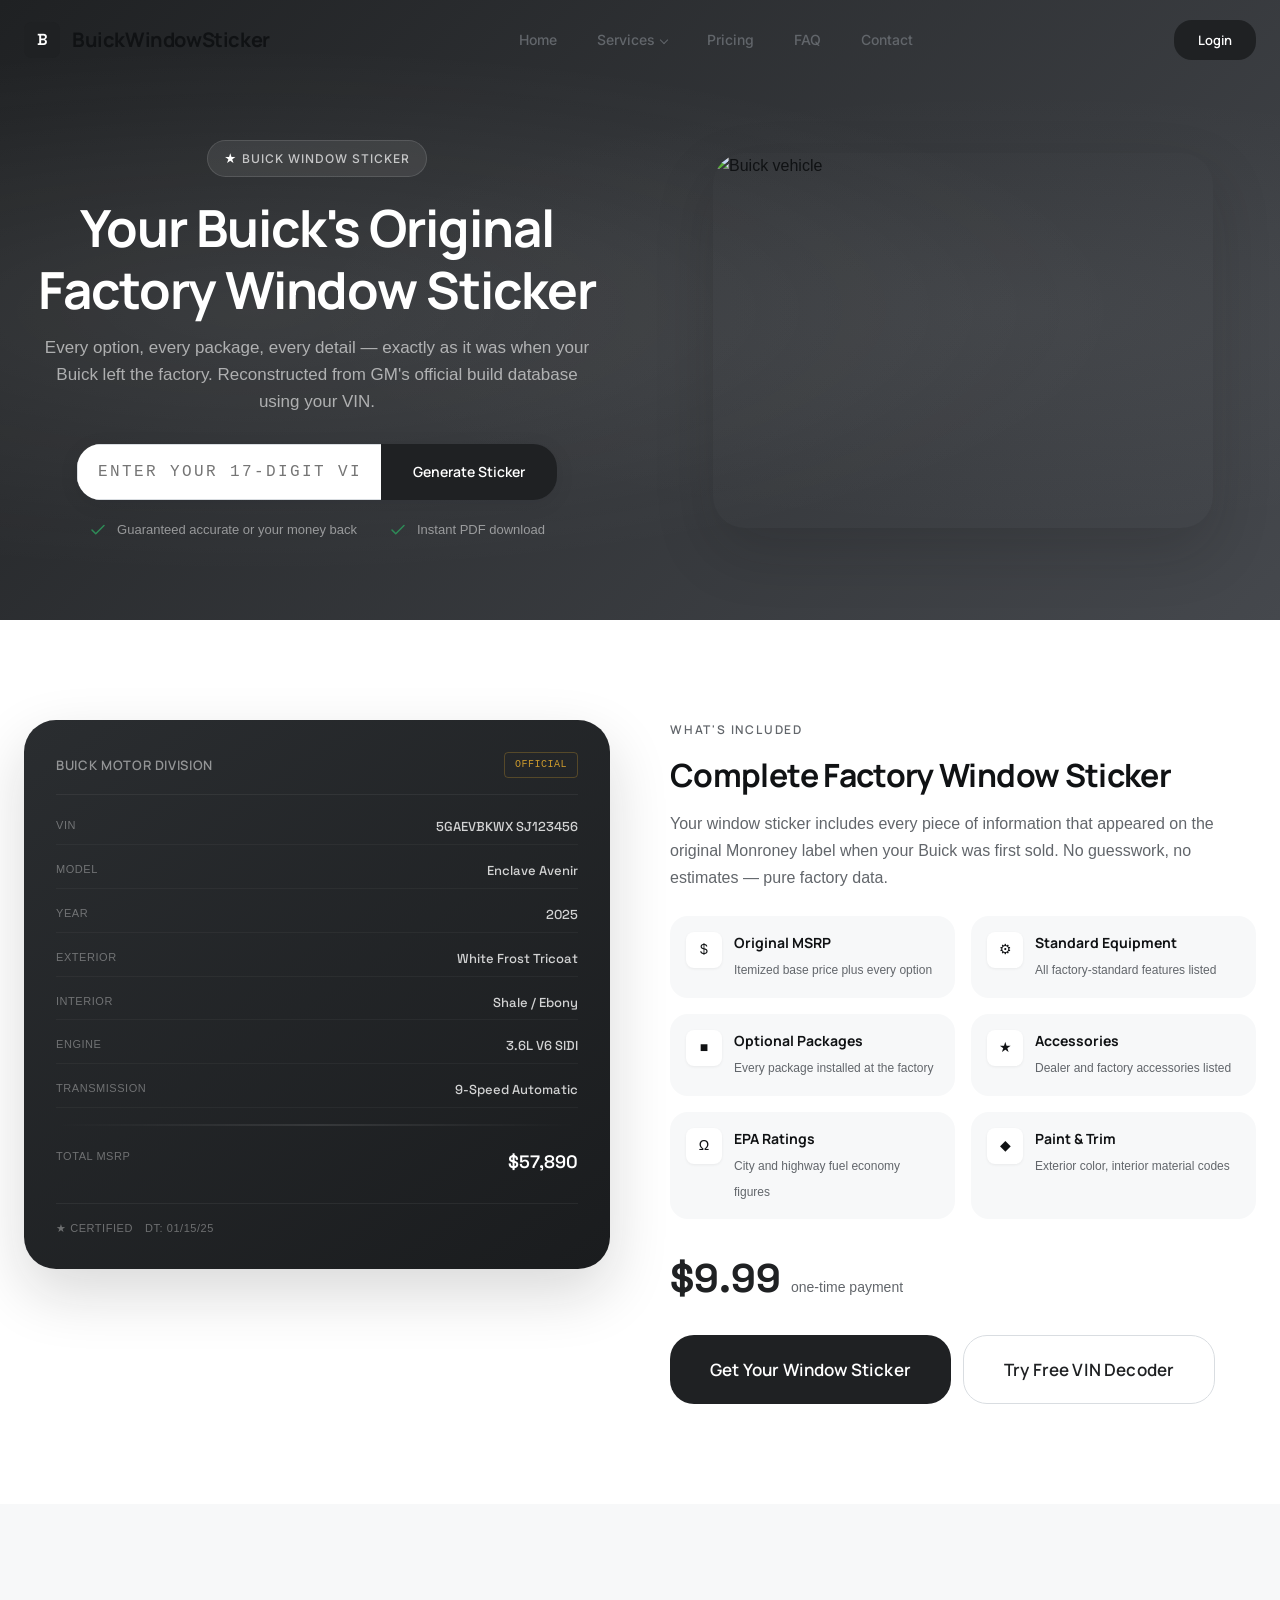
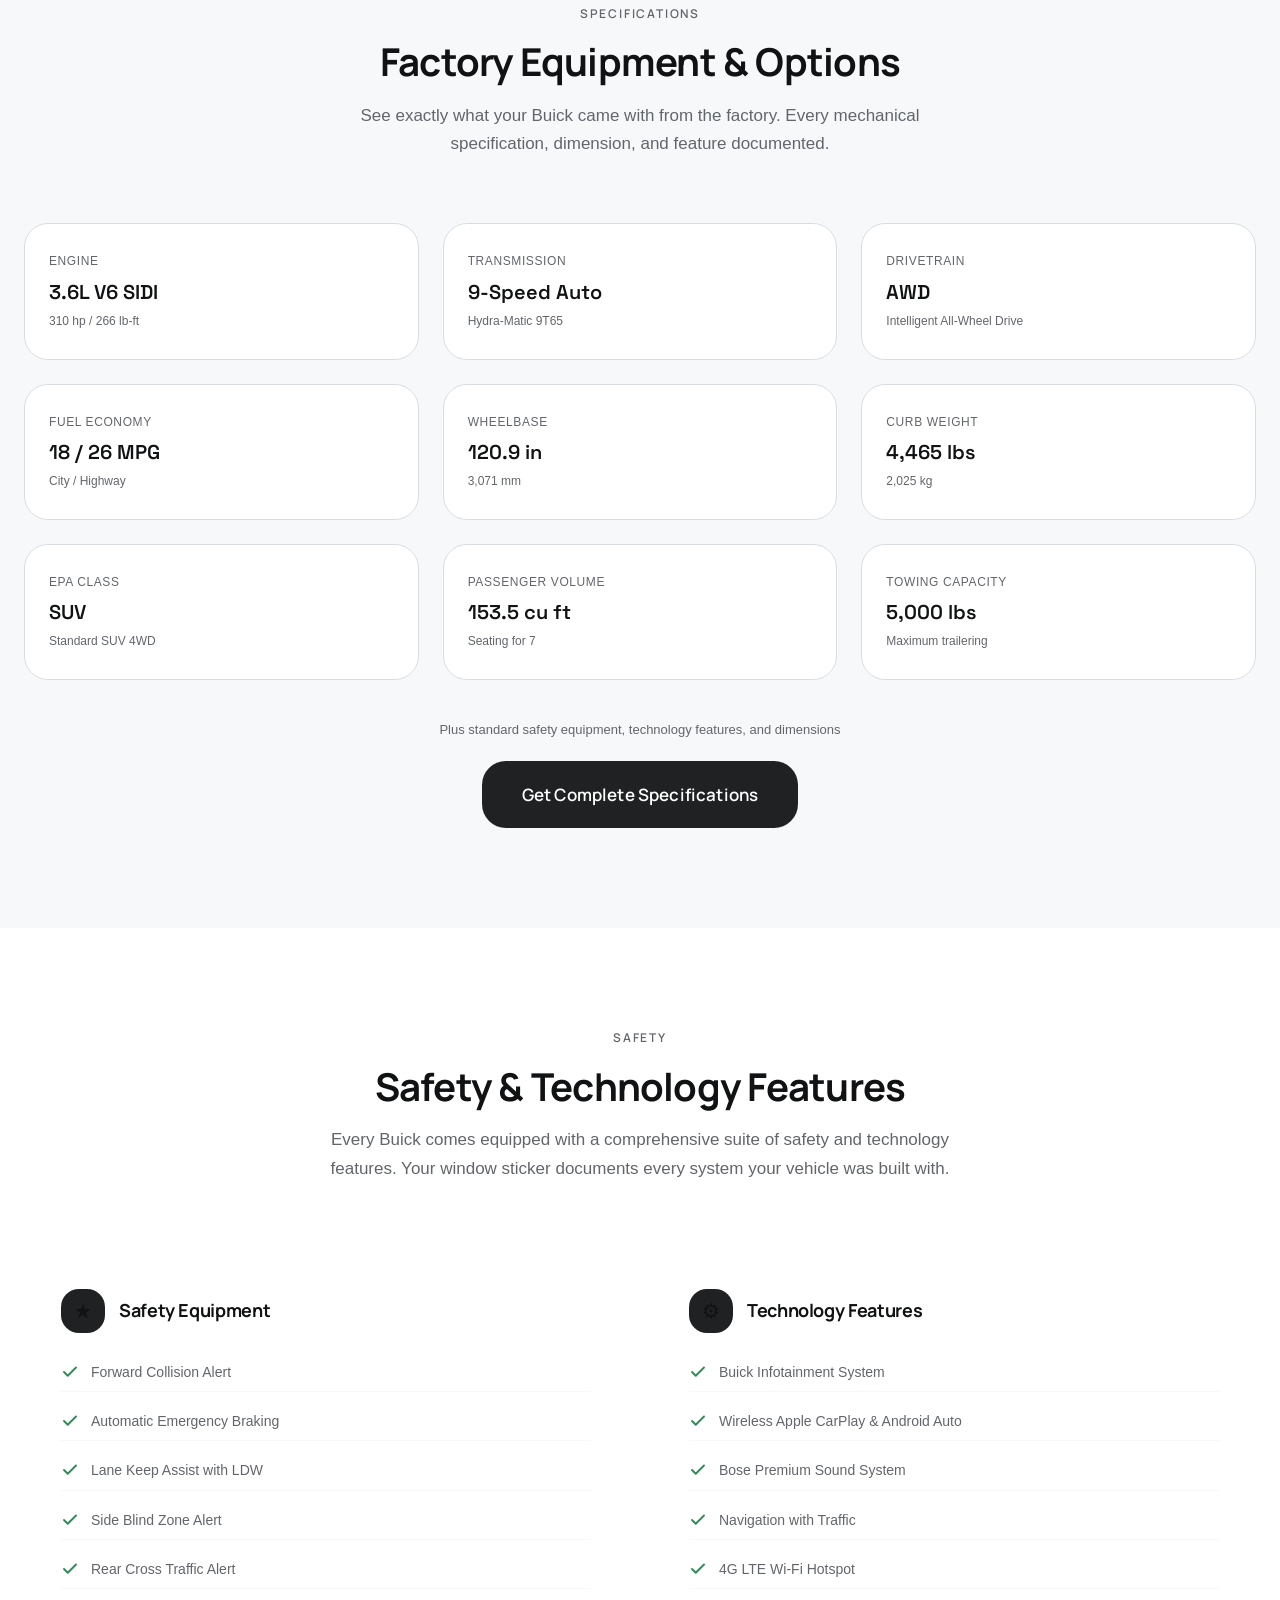
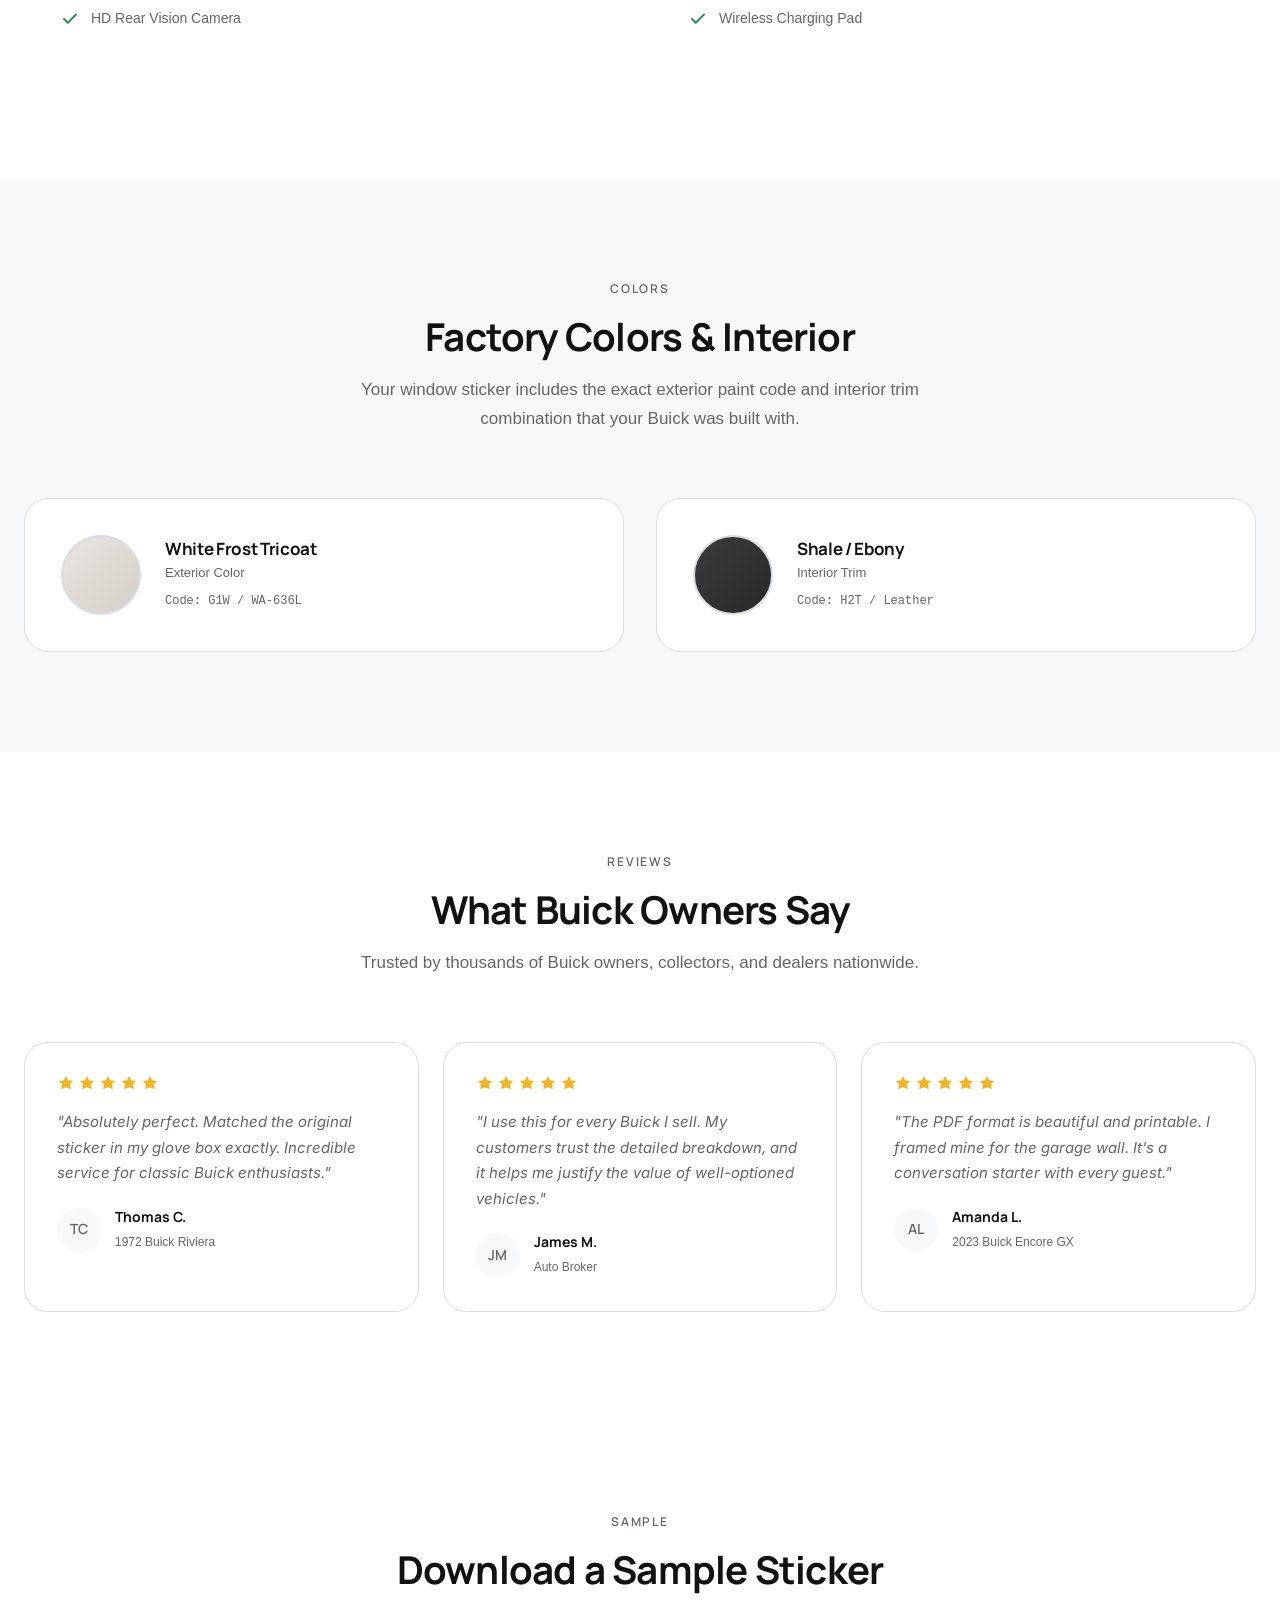
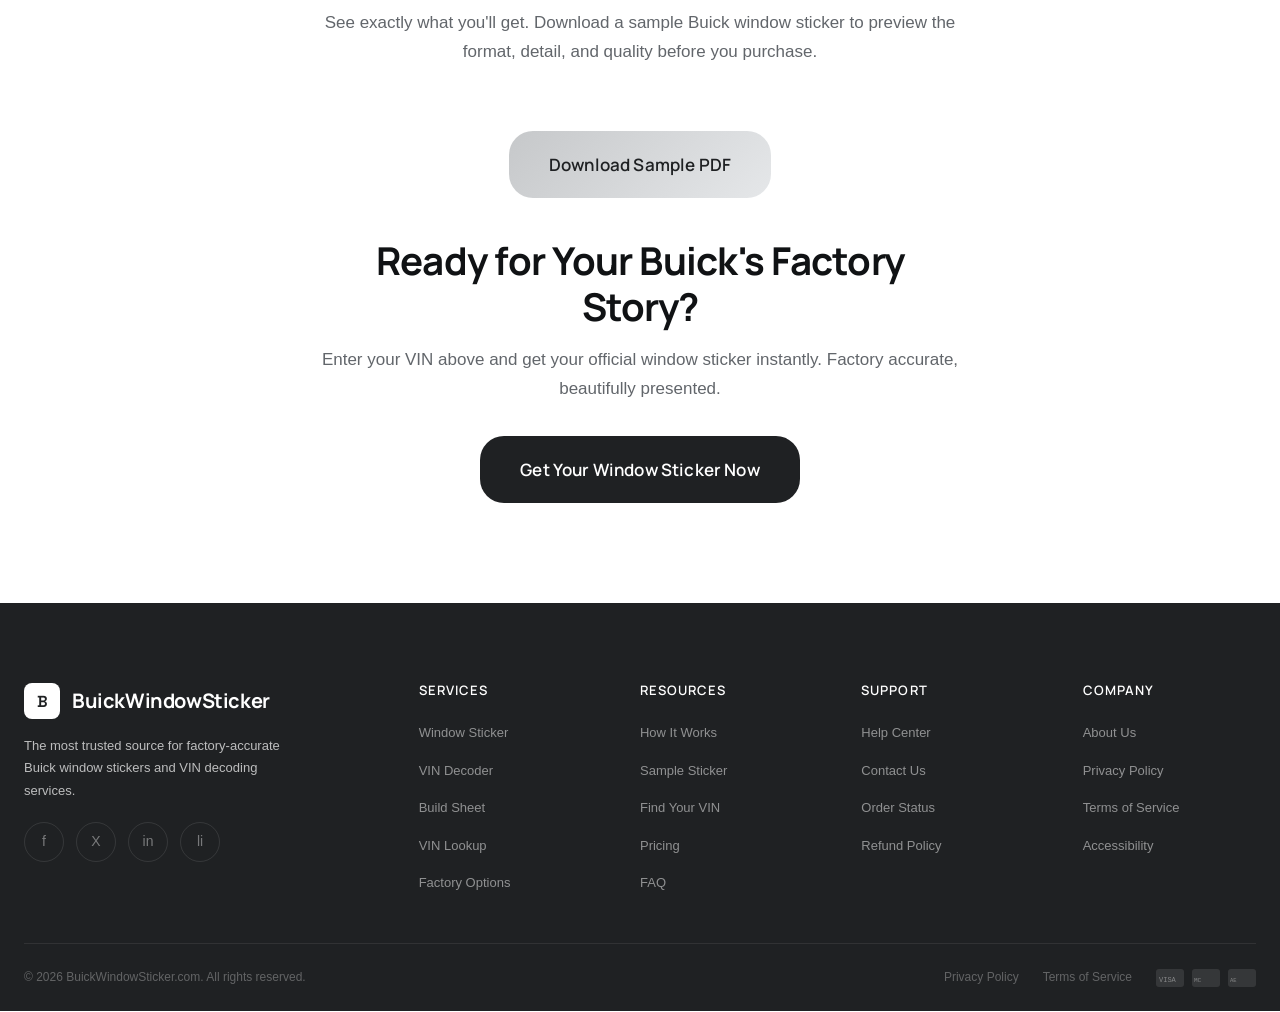
==== product.html @ 9bef4aba "Initial commit" ====
<!DOCTYPE html><html lang="en">
<head>
<meta charset="UTF-8">
<meta name="viewport" content="width=device-width,initial-scale=1.0">
<title>Buick Window Sticker by VIN - Factory MSRP & Options | BuickWindowSticker.com</title>
<meta name="description" content="Get your official Buick window sticker by VIN. Original MSRP, factory options, packages, and complete vehicle specifications. Instant PDF download.">
<link rel="preconnect" href="https://fonts.googleapis.com">
<link rel="preconnect" href="https://fonts.gstatic.com" crossorigin>
<link href="https://fonts.googleapis.com/css2?family=Manrope:wght@400;500;600;700;800&family=Inter:wght@300;400;500;600;700&family=Space+Grotesk:wght@400;500;600;700&display=swap" rel="stylesheet">
<link rel="stylesheet" href="css/style.css">
</head>
<body>

<nav class="nav" role="navigation" aria-label="Main navigation">
  <div class="nav-inner">
    <a href="/" class="nav-logo">
      <span class="nav-logo-icon">B</span>
      BuickWindowSticker
    </a>
    <ul class="nav-links">
      <li><a href="/">Home</a></li>
      <li class="mega-dropdown">
        <a href="#">Services</a>
        <div class="mega-menu">
          <div class="mega-col">
            <span class="mega-heading">Window Sticker Services</span>
            <a href="product.html"><span class="mm-icon">WS</span> Buick Window Sticker<span class="mm-desc">Factory-accurate Monroney label</span></a>
            <a href="vin-decoder.html"><span class="mm-icon">BS</span> Build Sheet<span class="mm-desc">Complete factory build record</span></a>
            <a href="vin-decoder.html"><span class="mm-icon">VD</span> VIN Decoder<span class="mm-desc">Free 17-digit VIN decoding</span></a>
          </div>
          <div class="mega-col">
            <span class="mega-heading">Vehicle Information</span>
            <a href="#"><span class="mm-icon">VL</span> VIN Lookup<span class="mm-desc">Search vehicle by VIN number</span></a>
            <a href="#"><span class="mm-icon">FO</span> Factory Options<span class="mm-desc">Original equipment &amp; packages</span></a>
            <a href="#"><span class="mm-icon">VS</span> Vehicle Specs<span class="mm-desc">Full technical specifications</span></a>
          </div>
          <div class="mega-col mega-feat">
            <span class="mega-heading">Featured Service</span>
            <div class="mega-feat-card">
              <div class="mega-feat-badge">Popular</div>
              <strong>Buick Window Sticker</strong>
              <p>Get your official factory window sticker by VIN. Original MSRP, options, and packages instantly.</p>
              <a href="product.html" class="btn btn-primary" style="padding:10px 20px;font-size:0.8125rem;width:100%">Get Yours Now</a>
            </div>
          </div>
        </div>
      </li>
      <li><a href="/#pricing">Pricing</a></li>
      <li><a href="/#faq">FAQ</a></li>
      <li><a href="/#contact">Contact</a></li>
    </ul>
    <a href="#" class="nav-cta">Login</a>
    <button class="nav-toggle" aria-label="Toggle menu">
      <span></span><span></span><span></span>
    </button>
  </div>
</nav>

<div class="mobile-menu">
  <button class="mobile-menu-close" aria-label="Close menu">&times;</button>
  <a href="/">Home</a>
  <a href="product.html">Buick Window Sticker</a>
  <a href="vin-decoder.html">VIN Decoder</a>
  <a href="/#pricing">Pricing</a>
  <a href="/#faq">FAQ</a>
  <a href="/#contact">Contact</a>
  <a href="product.html" class="btn btn-primary" style="margin-top:24px">Get Now</a>
</div>

<section class="page-hero">
  <div class="hero-overlay"></div>
  <div class="container" style="position:relative;z-index:1">
    <div class="page-hero-grid" style="display:grid;grid-template-columns:1fr 1fr;gap:60px;align-items:center">
      <div style="text-align:center">
        <span class="hero-badge" style="background:rgba(255,255,255,0.08);border:1px solid rgba(255,255,255,0.12);border-radius:100px;padding:8px 16px;font-size:0.75rem;font-weight:500;color:rgba(255,255,255,0.7);text-transform:uppercase;letter-spacing:0.08em;margin-bottom:20px;display:inline-block"><span style="color:#fff;font-weight:600">&#9733;</span> Buick Window Sticker</span>
        <h1>Your Buick's Original<br>Factory Window Sticker</h1>
        <p style="margin:0 auto">Every option, every package, every detail — exactly as it was when your Buick left the factory. Reconstructed from GM's official build database using your VIN.</p>
        <div class="vin-input-group" style="margin:28px auto 0">
          <input type="text" placeholder="Enter your 17-digit VIN" maxlength="17" aria-label="Vehicle Identification Number">
          <button type="button" onclick="alert('Demo: VIN lookup would process here. In production, this queries GM\'s factory database.')">Generate Sticker</button>
        </div>
        <div class="hero-trust" style="margin-top:20px;justify-content:center">
          <div class="hero-trust-item">
            <svg viewBox="0 0 24 24" fill="none" stroke="currentColor" stroke-width="2" stroke-linecap="round" stroke-linejoin="round"><polyline points="20 6 9 17 4 12"/></svg>
            Guaranteed accurate or your money back
          </div>
          <div class="hero-trust-item">
            <svg viewBox="0 0 24 24" fill="none" stroke="currentColor" stroke-width="2" stroke-linecap="round" stroke-linejoin="round"><polyline points="20 6 9 17 4 12"/></svg>
            Instant PDF download
          </div>
        </div>
      </div>
      <div style="display:flex;justify-content:center">
        <img src="https://images.unsplash.com/photo-1618843479313-40f8afb4b4d8?w=600&q=80" alt="Buick vehicle" style="width:100%;max-width:500px;border-radius:var(--radius-xl);box-shadow:var(--shadow-xl);object-fit:cover;aspect-ratio:4/3">
      </div>
    </div>
  </div>
</section>

<section class="section">
  <div class="container">
    <div class="product-showcase">
      <div class="product-sticky reveal">
        <div style="background:linear-gradient(145deg,#2a2d30,#1a1c1e);border-radius:var(--radius-xl);padding:32px;box-shadow:var(--shadow-xl)">
          <div style="display:flex;justify-content:space-between;align-items:center;padding-bottom:16px;border-bottom:1px solid rgba(255,255,255,0.06);margin-bottom:16px">
            <span style="font-family:'Manrope',sans-serif;font-size:0.8125rem;font-weight:600;color:rgba(255,255,255,0.5);letter-spacing:0.05em">BUICK MOTOR DIVISION</span>
            <span style="font-family:'Space Grotesk',monospace;font-size:0.625rem;color:#C9982D;padding:4px 10px;border:1px solid rgba(201,152,45,0.3);border-radius:4px;letter-spacing:0.05em">OFFICIAL</span>
          </div>
          <div style="display:flex;flex-direction:column;gap:10px">
            <div style="display:flex;justify-content:space-between;padding:6px 0;border-bottom:1px solid rgba(255,255,255,0.04)"><span style="font-size:0.6875rem;color:rgba(255,255,255,0.35);text-transform:uppercase;letter-spacing:0.05em">VIN</span><span style="font-family:'Space Grotesk',monospace;font-size:0.8125rem;color:rgba(255,255,255,0.8);font-weight:500">5GAEVBKWX SJ123456</span></div>
            <div style="display:flex;justify-content:space-between;padding:6px 0;border-bottom:1px solid rgba(255,255,255,0.04)"><span style="font-size:0.6875rem;color:rgba(255,255,255,0.35);text-transform:uppercase;letter-spacing:0.05em">Model</span><span style="font-family:'Space Grotesk',monospace;font-size:0.8125rem;color:rgba(255,255,255,0.8);font-weight:500">Enclave Avenir</span></div>
            <div style="display:flex;justify-content:space-between;padding:6px 0;border-bottom:1px solid rgba(255,255,255,0.04)"><span style="font-size:0.6875rem;color:rgba(255,255,255,0.35);text-transform:uppercase;letter-spacing:0.05em">Year</span><span style="font-family:'Space Grotesk',monospace;font-size:0.8125rem;color:rgba(255,255,255,0.8);font-weight:500">2025</span></div>
            <div style="display:flex;justify-content:space-between;padding:6px 0;border-bottom:1px solid rgba(255,255,255,0.04)"><span style="font-size:0.6875rem;color:rgba(255,255,255,0.35);text-transform:uppercase;letter-spacing:0.05em">Exterior</span><span style="font-family:'Space Grotesk',monospace;font-size:0.8125rem;color:rgba(255,255,255,0.8);font-weight:500">White Frost Tricoat</span></div>
            <div style="display:flex;justify-content:space-between;padding:6px 0;border-bottom:1px solid rgba(255,255,255,0.04)"><span style="font-size:0.6875rem;color:rgba(255,255,255,0.35);text-transform:uppercase;letter-spacing:0.05em">Interior</span><span style="font-family:'Space Grotesk',monospace;font-size:0.8125rem;color:rgba(255,255,255,0.8);font-weight:500">Shale / Ebony</span></div>
            <div style="display:flex;justify-content:space-between;padding:6px 0;border-bottom:1px solid rgba(255,255,255,0.04)"><span style="font-size:0.6875rem;color:rgba(255,255,255,0.35);text-transform:uppercase;letter-spacing:0.05em">Engine</span><span style="font-family:'Space Grotesk',monospace;font-size:0.8125rem;color:rgba(255,255,255,0.8);font-weight:500">3.6L V6 SIDI</span></div>
            <div style="display:flex;justify-content:space-between;padding:6px 0;border-bottom:1px solid rgba(255,255,255,0.04)"><span style="font-size:0.6875rem;color:rgba(255,255,255,0.35);text-transform:uppercase;letter-spacing:0.05em">Transmission</span><span style="font-family:'Space Grotesk',monospace;font-size:0.8125rem;color:rgba(255,255,255,0.8);font-weight:500">9-Speed Automatic</span></div>
            <div style="height:2px;background:linear-gradient(90deg,transparent,rgba(255,255,255,0.1),transparent);margin:6px 0"></div>
            <div style="display:flex;justify-content:space-between;padding:6px 0"><span style="font-size:0.6875rem;color:rgba(255,255,255,0.35);text-transform:uppercase;letter-spacing:0.05em">Total MSRP</span><span style="font-family:'Space Grotesk',monospace;font-size:1.125rem;font-weight:600;color:#fff">$57,890</span></div>
          </div>
          <div style="margin-top:20px;padding-top:16px;border-top:1px solid rgba(255,255,255,0.06);display:flex;gap:12px">
            <span style="font-size:0.6875rem;color:rgba(255,255,255,0.35);text-transform:uppercase;letter-spacing:0.05em">&#9733; CERTIFIED</span>
            <span style="font-size:0.6875rem;color:rgba(255,255,255,0.35);text-transform:uppercase;letter-spacing:0.05em">DT: 01/15/25</span>
          </div>
        </div>
      </div>
      <div class="product-info">
        <span class="section-label">What's Included</span>
        <h2>Complete Factory Window Sticker</h2>
        <p>Your window sticker includes every piece of information that appeared on the original Monroney label when your Buick was first sold. No guesswork, no estimates — pure factory data.</p>
        <div class="product-features">
          <div class="product-feat">
            <div class="product-feat-icon">$</div>
            <div class="product-feat-text">
              <strong>Original MSRP</strong>
              <span>Itemized base price plus every option</span>
            </div>
          </div>
          <div class="product-feat">
            <div class="product-feat-icon">&#9881;</div>
            <div class="product-feat-text">
              <strong>Standard Equipment</strong>
              <span>All factory-standard features listed</span>
            </div>
          </div>
          <div class="product-feat">
            <div class="product-feat-icon">&#9632;</div>
            <div class="product-feat-text">
              <strong>Optional Packages</strong>
              <span>Every package installed at the factory</span>
            </div>
          </div>
          <div class="product-feat">
            <div class="product-feat-icon">&#9733;</div>
            <div class="product-feat-text">
              <strong>Accessories</strong>
              <span>Dealer and factory accessories listed</span>
            </div>
          </div>
          <div class="product-feat">
            <div class="product-feat-icon">&#937;</div>
            <div class="product-feat-text">
              <strong>EPA Ratings</strong>
              <span>City and highway fuel economy figures</span>
            </div>
          </div>
          <div class="product-feat">
            <div class="product-feat-icon">&#9670;</div>
            <div class="product-feat-text">
              <strong>Paint &amp; Trim</strong>
              <span>Exterior color, interior material codes</span>
            </div>
          </div>
        </div>
        <div class="product-price">$9.99 <small>one-time payment</small></div>
        <div class="product-cta">
          <a href="#" class="btn btn-primary btn-lg" onclick="alert('Demo: In production, this redirects to a secure checkout.')">Get Your Window Sticker</a>
          <a href="vin-decoder.html" class="btn btn-outline btn-lg">Try Free VIN Decoder</a>
        </div>
      </div>
    </div>
  </div>
</section>

<section class="section section-alt">
  <div class="container">
    <div class="section-header reveal">
      <span class="section-label">Specifications</span>
      <h2>Factory Equipment &amp; Options</h2>
      <p>See exactly what your Buick came with from the factory. Every mechanical specification, dimension, and feature documented.</p>
    </div>
    <div class="specs-grid" style="margin-bottom:40px">
      <div class="spec-card reveal">
        <div class="spec-label">Engine</div>
        <div class="spec-value">3.6L V6 SIDI</div>
        <div style="font-size:0.75rem;color:var(--text-secondary);margin-top:4px">310 hp / 266 lb-ft</div>
      </div>
      <div class="spec-card reveal reveal-delay-1">
        <div class="spec-label">Transmission</div>
        <div class="spec-value">9-Speed Auto</div>
        <div style="font-size:0.75rem;color:var(--text-secondary);margin-top:4px">Hydra-Matic 9T65</div>
      </div>
      <div class="spec-card reveal reveal-delay-2">
        <div class="spec-label">Drivetrain</div>
        <div class="spec-value">AWD</div>
        <div style="font-size:0.75rem;color:var(--text-secondary);margin-top:4px">Intelligent All-Wheel Drive</div>
      </div>
      <div class="spec-card reveal">
        <div class="spec-label">Fuel Economy</div>
        <div class="spec-value">18 / 26 MPG</div>
        <div style="font-size:0.75rem;color:var(--text-secondary);margin-top:4px">City / Highway</div>
      </div>
      <div class="spec-card reveal reveal-delay-1">
        <div class="spec-label">Wheelbase</div>
        <div class="spec-value">120.9 in</div>
        <div style="font-size:0.75rem;color:var(--text-secondary);margin-top:4px">3,071 mm</div>
      </div>
      <div class="spec-card reveal reveal-delay-2">
        <div class="spec-label">Curb Weight</div>
        <div class="spec-value">4,465 lbs</div>
        <div style="font-size:0.75rem;color:var(--text-secondary);margin-top:4px">2,025 kg</div>
      </div>
      <div class="spec-card reveal">
        <div class="spec-label">EPA Class</div>
        <div class="spec-value">SUV</div>
        <div style="font-size:0.75rem;color:var(--text-secondary);margin-top:4px">Standard SUV 4WD</div>
      </div>
      <div class="spec-card reveal reveal-delay-1">
        <div class="spec-label">Passenger Volume</div>
        <div class="spec-value">153.5 cu ft</div>
        <div style="font-size:0.75rem;color:var(--text-secondary);margin-top:4px">Seating for 7</div>
      </div>
      <div class="spec-card reveal reveal-delay-2">
        <div class="spec-label">Towing Capacity</div>
        <div class="spec-value">5,000 lbs</div>
        <div style="font-size:0.75rem;color:var(--text-secondary);margin-top:4px">Maximum trailering</div>
      </div>
    </div>
    <div class="reveal" style="text-align:center">
      <span style="font-size:0.8125rem;color:var(--text-secondary);display:block;margin-bottom:20px">Plus standard safety equipment, technology features, and dimensions</span>
      <a href="#" class="btn btn-primary btn-lg" onclick="alert('Demo: In production, this generates the full sticker.')">Get Complete Specifications</a>
    </div>
  </div>
</section>

<section class="section">
  <div class="container">
    <div class="section-header reveal">
      <span class="section-label">Safety</span>
      <h2>Safety &amp; Technology Features</h2>
      <p>Every Buick comes equipped with a comprehensive suite of safety and technology features. Your window sticker documents every system your vehicle was built with.</p>
    </div>
    <div class="safety-grid" style="display:grid;grid-template-columns:1fr 1fr;gap:24px">
      <div class="glass-card-spec reveal safety-card" style="padding:40px 36px">
        <div style="display:flex;align-items:center;gap:14px;margin-bottom:20px">
          <div style="width:44px;height:44px;background:var(--primary);border-radius:var(--radius-md);display:flex;align-items:center;justify-content:center;flex-shrink:0;font-size:1.25rem">&#9733;</div>
          <h4 style="font-size:1.125rem">Safety Equipment</h4>
        </div>
        <ul style="list-style:none;display:flex;flex-direction:column;gap:10px">
          <li style="display:flex;align-items:center;gap:12px;font-size:0.875rem;color:var(--text-secondary);padding:8px 0;border-bottom:1px solid rgba(217,221,225,0.2)"><svg viewBox="0 0 24 24" fill="none" stroke="var(--success)" stroke-width="2.5" stroke-linecap="round" stroke-linejoin="round" style="width:18px;height:18px;flex-shrink:0"><polyline points="20 6 9 17 4 12"/></svg>Forward Collision Alert</li>
          <li style="display:flex;align-items:center;gap:12px;font-size:0.875rem;color:var(--text-secondary);padding:8px 0;border-bottom:1px solid rgba(217,221,225,0.2)"><svg viewBox="0 0 24 24" fill="none" stroke="var(--success)" stroke-width="2.5" stroke-linecap="round" stroke-linejoin="round" style="width:18px;height:18px;flex-shrink:0"><polyline points="20 6 9 17 4 12"/></svg>Automatic Emergency Braking</li>
          <li style="display:flex;align-items:center;gap:12px;font-size:0.875rem;color:var(--text-secondary);padding:8px 0;border-bottom:1px solid rgba(217,221,225,0.2)"><svg viewBox="0 0 24 24" fill="none" stroke="var(--success)" stroke-width="2.5" stroke-linecap="round" stroke-linejoin="round" style="width:18px;height:18px;flex-shrink:0"><polyline points="20 6 9 17 4 12"/></svg>Lane Keep Assist with LDW</li>
          <li style="display:flex;align-items:center;gap:12px;font-size:0.875rem;color:var(--text-secondary);padding:8px 0;border-bottom:1px solid rgba(217,221,225,0.2)"><svg viewBox="0 0 24 24" fill="none" stroke="var(--success)" stroke-width="2.5" stroke-linecap="round" stroke-linejoin="round" style="width:18px;height:18px;flex-shrink:0"><polyline points="20 6 9 17 4 12"/></svg>Side Blind Zone Alert</li>
          <li style="display:flex;align-items:center;gap:12px;font-size:0.875rem;color:var(--text-secondary);padding:8px 0;border-bottom:1px solid rgba(217,221,225,0.2)"><svg viewBox="0 0 24 24" fill="none" stroke="var(--success)" stroke-width="2.5" stroke-linecap="round" stroke-linejoin="round" style="width:18px;height:18px;flex-shrink:0"><polyline points="20 6 9 17 4 12"/></svg>Rear Cross Traffic Alert</li>
          <li style="display:flex;align-items:center;gap:12px;font-size:0.875rem;color:var(--text-secondary);padding:8px 0"><svg viewBox="0 0 24 24" fill="none" stroke="var(--success)" stroke-width="2.5" stroke-linecap="round" stroke-linejoin="round" style="width:18px;height:18px;flex-shrink:0"><polyline points="20 6 9 17 4 12"/></svg>HD Rear Vision Camera</li>
        </ul>
      </div>
      <div class="glass-card-spec reveal reveal-delay-1 safety-card" style="padding:40px 36px">
        <div style="display:flex;align-items:center;gap:14px;margin-bottom:20px">
          <div style="width:44px;height:44px;background:var(--primary);border-radius:var(--radius-md);display:flex;align-items:center;justify-content:center;flex-shrink:0;font-size:1.25rem">&#9881;</div>
          <h4 style="font-size:1.125rem">Technology Features</h4>
        </div>
        <ul style="list-style:none;display:flex;flex-direction:column;gap:10px">
          <li style="display:flex;align-items:center;gap:12px;font-size:0.875rem;color:var(--text-secondary);padding:8px 0;border-bottom:1px solid rgba(217,221,225,0.2)"><svg viewBox="0 0 24 24" fill="none" stroke="var(--success)" stroke-width="2.5" stroke-linecap="round" stroke-linejoin="round" style="width:18px;height:18px;flex-shrink:0"><polyline points="20 6 9 17 4 12"/></svg>Buick Infotainment System</li>
          <li style="display:flex;align-items:center;gap:12px;font-size:0.875rem;color:var(--text-secondary);padding:8px 0;border-bottom:1px solid rgba(217,221,225,0.2)"><svg viewBox="0 0 24 24" fill="none" stroke="var(--success)" stroke-width="2.5" stroke-linecap="round" stroke-linejoin="round" style="width:18px;height:18px;flex-shrink:0"><polyline points="20 6 9 17 4 12"/></svg>Wireless Apple CarPlay &amp; Android Auto</li>
          <li style="display:flex;align-items:center;gap:12px;font-size:0.875rem;color:var(--text-secondary);padding:8px 0;border-bottom:1px solid rgba(217,221,225,0.2)"><svg viewBox="0 0 24 24" fill="none" stroke="var(--success)" stroke-width="2.5" stroke-linecap="round" stroke-linejoin="round" style="width:18px;height:18px;flex-shrink:0"><polyline points="20 6 9 17 4 12"/></svg>Bose Premium Sound System</li>
          <li style="display:flex;align-items:center;gap:12px;font-size:0.875rem;color:var(--text-secondary);padding:8px 0;border-bottom:1px solid rgba(217,221,225,0.2)"><svg viewBox="0 0 24 24" fill="none" stroke="var(--success)" stroke-width="2.5" stroke-linecap="round" stroke-linejoin="round" style="width:18px;height:18px;flex-shrink:0"><polyline points="20 6 9 17 4 12"/></svg>Navigation with Traffic</li>
          <li style="display:flex;align-items:center;gap:12px;font-size:0.875rem;color:var(--text-secondary);padding:8px 0;border-bottom:1px solid rgba(217,221,225,0.2)"><svg viewBox="0 0 24 24" fill="none" stroke="var(--success)" stroke-width="2.5" stroke-linecap="round" stroke-linejoin="round" style="width:18px;height:18px;flex-shrink:0"><polyline points="20 6 9 17 4 12"/></svg>4G LTE Wi-Fi Hotspot</li>
          <li style="display:flex;align-items:center;gap:12px;font-size:0.875rem;color:var(--text-secondary);padding:8px 0"><svg viewBox="0 0 24 24" fill="none" stroke="var(--success)" stroke-width="2.5" stroke-linecap="round" stroke-linejoin="round" style="width:18px;height:18px;flex-shrink:0"><polyline points="20 6 9 17 4 12"/></svg>Wireless Charging Pad</li>
        </ul>
      </div>
    </div>
  </div>
</section>

<section class="section section-alt">
  <div class="container">
    <div class="section-header reveal">
      <span class="section-label">Colors</span>
      <h2>Factory Colors &amp; Interior</h2>
      <p>Your window sticker includes the exact exterior paint code and interior trim combination that your Buick was built with.</p>
    </div>
    <div class="colors-grid" style="display:grid;grid-template-columns:1fr 1fr;gap:32px">
      <div class="card reveal colors-card" style="display:flex;gap:24px;align-items:center;padding:36px">
        <div style="width:80px;height:80px;border-radius:50%;background:linear-gradient(135deg,#e8e4e0,#d4cfc8);border:2px solid var(--border);flex-shrink:0"></div>
        <div>
          <h5 style="font-size:1.0625rem;margin-bottom:4px">White Frost Tricoat</h5>
          <p style="font-size:0.8125rem;color:var(--text-secondary);margin-bottom:2px">Exterior Color</p>
          <span style="font-family:var(--number);font-size:0.75rem;color:var(--text-secondary)">Code: G1W / WA-636L</span>
        </div>
      </div>
      <div class="card reveal reveal-delay-1 colors-card" style="display:flex;gap:24px;align-items:center;padding:36px">
        <div style="width:80px;height:80px;border-radius:50%;background:linear-gradient(135deg,#3a3c3d,#262829);border:2px solid var(--border);flex-shrink:0"></div>
        <div>
          <h5 style="font-size:1.0625rem;margin-bottom:4px">Shale / Ebony</h5>
          <p style="font-size:0.8125rem;color:var(--text-secondary);margin-bottom:2px">Interior Trim</p>
          <span style="font-family:var(--number);font-size:0.75rem;color:var(--text-secondary)">Code: H2T / Leather</span>
        </div>
      </div>
    </div>
  </div>
</section>

<section class="section">
  <div class="container">
    <div class="section-header reveal">
      <span class="section-label">Reviews</span>
      <h2>What Buick Owners Say</h2>
      <p>Trusted by thousands of Buick owners, collectors, and dealers nationwide.</p>
    </div>
    <div class="testimonial-grid">
      <div class="testimonial-card reveal">
        <div class="testimonial-stars">
          <svg viewBox="0 0 20 20" fill="#f0b429"><path d="M10 1l2.39 4.84L18 6.56l-3.5 3.42.82 5.82L10 13.5 4.68 15.8l.82-5.82L2 6.56l5.61-.72z"/></svg>
          <svg viewBox="0 0 20 20" fill="#f0b429"><path d="M10 1l2.39 4.84L18 6.56l-3.5 3.42.82 5.82L10 13.5 4.68 15.8l.82-5.82L2 6.56l5.61-.72z"/></svg>
          <svg viewBox="0 0 20 20" fill="#f0b429"><path d="M10 1l2.39 4.84L18 6.56l-3.5 3.42.82 5.82L10 13.5 4.68 15.8l.82-5.82L2 6.56l5.61-.72z"/></svg>
          <svg viewBox="0 0 20 20" fill="#f0b429"><path d="M10 1l2.39 4.84L18 6.56l-3.5 3.42.82 5.82L10 13.5 4.68 15.8l.82-5.82L2 6.56l5.61-.72z"/></svg>
          <svg viewBox="0 0 20 20" fill="#f0b429"><path d="M10 1l2.39 4.84L18 6.56l-3.5 3.42.82 5.82L10 13.5 4.68 15.8l.82-5.82L2 6.56l5.61-.72z"/></svg>
        </div>
        <blockquote>"Absolutely perfect. Matched the original sticker in my glove box exactly. Incredible service for classic Buick enthusiasts."</blockquote>
        <div class="testimonial-author">
          <div class="testimonial-avatar">TC</div>
          <div class="testimonial-info"><strong>Thomas C.</strong><span>1972 Buick Riviera</span></div>
        </div>
      </div>
      <div class="testimonial-card reveal reveal-delay-1">
        <div class="testimonial-stars">
          <svg viewBox="0 0 20 20" fill="#f0b429"><path d="M10 1l2.39 4.84L18 6.56l-3.5 3.42.82 5.82L10 13.5 4.68 15.8l.82-5.82L2 6.56l5.61-.72z"/></svg>
          <svg viewBox="0 0 20 20" fill="#f0b429"><path d="M10 1l2.39 4.84L18 6.56l-3.5 3.42.82 5.82L10 13.5 4.68 15.8l.82-5.82L2 6.56l5.61-.72z"/></svg>
          <svg viewBox="0 0 20 20" fill="#f0b429"><path d="M10 1l2.39 4.84L18 6.56l-3.5 3.42.82 5.82L10 13.5 4.68 15.8l.82-5.82L2 6.56l5.61-.72z"/></svg>
          <svg viewBox="0 0 20 20" fill="#f0b429"><path d="M10 1l2.39 4.84L18 6.56l-3.5 3.42.82 5.82L10 13.5 4.68 15.8l.82-5.82L2 6.56l5.61-.72z"/></svg>
          <svg viewBox="0 0 20 20" fill="#f0b429"><path d="M10 1l2.39 4.84L18 6.56l-3.5 3.42.82 5.82L10 13.5 4.68 15.8l.82-5.82L2 6.56l5.61-.72z"/></svg>
        </div>
        <blockquote>"I use this for every Buick I sell. My customers trust the detailed breakdown, and it helps me justify the value of well-optioned vehicles."</blockquote>
        <div class="testimonial-author">
          <div class="testimonial-avatar">JM</div>
          <div class="testimonial-info"><strong>James M.</strong><span>Auto Broker</span></div>
        </div>
      </div>
      <div class="testimonial-card reveal reveal-delay-2">
        <div class="testimonial-stars">
          <svg viewBox="0 0 20 20" fill="#f0b429"><path d="M10 1l2.39 4.84L18 6.56l-3.5 3.42.82 5.82L10 13.5 4.68 15.8l.82-5.82L2 6.56l5.61-.72z"/></svg>
          <svg viewBox="0 0 20 20" fill="#f0b429"><path d="M10 1l2.39 4.84L18 6.56l-3.5 3.42.82 5.82L10 13.5 4.68 15.8l.82-5.82L2 6.56l5.61-.72z"/></svg>
          <svg viewBox="0 0 20 20" fill="#f0b429"><path d="M10 1l2.39 4.84L18 6.56l-3.5 3.42.82 5.82L10 13.5 4.68 15.8l.82-5.82L2 6.56l5.61-.72z"/></svg>
          <svg viewBox="0 0 20 20" fill="#f0b429"><path d="M10 1l2.39 4.84L18 6.56l-3.5 3.42.82 5.82L10 13.5 4.68 15.8l.82-5.82L2 6.56l5.61-.72z"/></svg>
          <svg viewBox="0 0 20 20" fill="#f0b429"><path d="M10 1l2.39 4.84L18 6.56l-3.5 3.42.82 5.82L10 13.5 4.68 15.8l.82-5.82L2 6.56l5.61-.72z"/></svg>
        </div>
        <blockquote>"The PDF format is beautiful and printable. I framed mine for the garage wall. It's a conversation starter with every guest."</blockquote>
        <div class="testimonial-author">
          <div class="testimonial-avatar">AL</div>
          <div class="testimonial-info"><strong>Amanda L.</strong><span>2023 Buick Encore GX</span></div>
        </div>
      </div>
    </div>
  </div>
</section>

<section class="section" style="padding-bottom:40px">
  <div class="container">
    <div class="section-header reveal">
      <span class="section-label">Sample</span>
      <h2>Download a Sample Sticker</h2>
      <p>See exactly what you'll get. Download a sample Buick window sticker to preview the format, detail, and quality before you purchase.</p>
    </div>
    <div class="reveal" style="text-align:center">
      <a href="#" class="btn btn-secondary btn-lg" onclick="alert('Demo: Sample PDF download would initiate here.')">Download Sample PDF</a>
    </div>
  </div>
</section>

<section class="section" style="padding-top:0">
  <div class="container">
    <div class="reveal" style="text-align:center">
      <div class="section-header reveal" style="margin-bottom:32px">
        <h2>Ready for Your Buick's Factory Story?</h2>
        <p>Enter your VIN above and get your official window sticker instantly. Factory accurate, beautifully presented.</p>
      </div>
      <a href="#" class="btn btn-primary btn-lg" onclick="alert('Demo: In production, this navigates to checkout.')">Get Your Window Sticker Now</a>
    </div>
  </div>
</section>

<footer class="footer">
  <div class="container">
    <div class="footer-grid">
      <div class="footer-brand">
        <a href="/" class="nav-logo" style="color:#fff">
          <span class="nav-logo-icon" style="background:#fff;color:var(--primary)">B</span>
          BuickWindowSticker
        </a>
        <p>The most trusted source for factory-accurate Buick window stickers and VIN decoding services.</p>
        <div class="footer-social">
          <a href="#" aria-label="Facebook">f</a>
          <a href="#" aria-label="Twitter">X</a>
          <a href="#" aria-label="Instagram">in</a>
          <a href="#" aria-label="LinkedIn">li</a>
        </div>
      </div>
      <div>
        <h5>Services</h5>
        <ul class="footer-links">
          <li><a href="product.html">Window Sticker</a></li>
          <li><a href="vin-decoder.html">VIN Decoder</a></li>
          <li><a href="#">Build Sheet</a></li>
          <li><a href="#">VIN Lookup</a></li>
          <li><a href="#">Factory Options</a></li>
        </ul>
      </div>
      <div>
        <h5>Resources</h5>
        <ul class="footer-links">
          <li><a href="#">How It Works</a></li>
          <li><a href="#">Sample Sticker</a></li>
          <li><a href="#">Find Your VIN</a></li>
          <li><a href="/#pricing">Pricing</a></li>
          <li><a href="/#faq">FAQ</a></li>
        </ul>
      </div>
      <div>
        <h5>Support</h5>
        <ul class="footer-links">
          <li><a href="#">Help Center</a></li>
          <li><a href="#">Contact Us</a></li>
          <li><a href="#">Order Status</a></li>
          <li><a href="#">Refund Policy</a></li>
        </ul>
      </div>
      <div>
        <h5>Company</h5>
        <ul class="footer-links">
          <li><a href="#">About Us</a></li>
          <li><a href="#">Privacy Policy</a></li>
          <li><a href="#">Terms of Service</a></li>
          <li><a href="#">Accessibility</a></li>
        </ul>
      </div>
    </div>
    <div class="footer-bottom">
      <span>&copy; <span class="current-year">2026</span> BuickWindowSticker.com. All rights reserved.</span>
      <ul class="footer-bottom-links">
        <li><a href="#">Privacy Policy</a></li>
        <li><a href="#">Terms of Service</a></li>
        <li style="display:flex;gap:8px;align-items:center">
          <svg width="28" height="18" viewBox="0 0 28 18" fill="none"><rect width="28" height="18" rx="3" fill="rgba(255,255,255,0.1)"/><text x="3" y="13" fill="rgba(255,255,255,0.4)" font-size="7" font-family="monospace">VISA</text></svg>
          <svg width="28" height="18" viewBox="0 0 28 18" fill="none"><rect width="28" height="18" rx="3" fill="rgba(255,255,255,0.1)"/><text x="2" y="13" fill="rgba(255,255,255,0.4)" font-size="6" font-family="monospace">MC</text></svg>
          <svg width="28" height="18" viewBox="0 0 28 18" fill="none"><rect width="28" height="18" rx="3" fill="rgba(255,255,255,0.1)"/><text x="2" y="13" fill="rgba(255,255,255,0.4)" font-size="5.5" font-family="monospace">AE</text></svg>
        </li>
      </ul>
    </div>
  </div>
</footer>

<script src="js/main.js"></script>
</body>
</html>
---- css/style.css ----
*,*::before,*::after{margin:0;padding:0;box-sizing:border-box}@font-face{font-family:'Manrope';src:url('https://fonts.googleapis.com/css2?family=Manrope:wght@200..800&display=swap');font-display:swap}@font-face{font-family:'Inter';src:url('https://fonts.googleapis.com/css2?family=Inter:wght@300..700&display=swap');font-display:swap}@font-face{font-family:'Space Grotesk';src:url('https://fonts.googleapis.com/css2?family=Space+Grotesk:wght@400..700&display=swap');font-display:swap}:root{--primary:#1F2123;--secondary:#C6C8CA;--accent:#E5E7E9;--surface:#F7F8F9;--bg:#FFFFFF;--card:#FFFFFF;--border:#D9DDE1;--text-primary:#101214;--text-secondary:#62666B;--success:#2E8B57;--warning:#C9982D;--hero-grad:linear-gradient(135deg,#1F2123 0%,#45484D 100%);--btn-grad:linear-gradient(135deg,#C6C8CA 0%,#E5E7E9 100%);--card-grad:linear-gradient(180deg,#FFFFFF 0%,#F7F8F9 100%);--heading:'Manrope',sans-serif;--body:'Inter',sans-serif;--number:'Space Grotesk',monospace;--radius-sm:8px;--radius-md:18px;--radius-lg:24px;--radius-xl:32px;--shadow-sm:0 1px 3px rgba(16,18,20,0.06);--shadow-md:0 4px 20px rgba(16,18,20,0.08);--shadow-lg:0 12px 40px rgba(16,18,20,0.12);--shadow-xl:0 24px 60px rgba(16,18,20,0.16);--transition:250ms cubic-bezier(0.4,0,0.2,1);--nav-height:80px}html{scroll-behavior:smooth;font-size:16px;-webkit-font-smoothing:antialiased;-moz-osx-font-smoothing:grayscale}body{font-family:var(--body);color:var(--text-primary);background:var(--bg);line-height:1.6;overflow-x:hidden}h1,h2,h3,h4,h5,h6{font-family:var(--heading);font-weight:700;line-height:1.2;letter-spacing:-0.02em}.num{font-family:var(--number);letter-spacing:-0.01em}.container{width:100%;max-width:1280px;margin:0 auto;padding:0 24px}.section{padding:100px 0}.section-label{font-family:var(--heading);font-size:0.75rem;font-weight:600;text-transform:uppercase;letter-spacing:0.15em;color:var(--text-secondary);margin-bottom:16px;display:block}.btn{display:inline-flex;align-items:center;justify-content:center;gap:10px;padding:16px 32px;border-radius:var(--radius-md);font-family:var(--heading);font-weight:600;font-size:0.9375rem;letter-spacing:0.01em;border:none;cursor:pointer;transition:all var(--transition);position:relative;overflow:hidden;text-decoration:none}.btn-primary{background:var(--primary);color:#fff}.btn-primary:hover{background:#2d2f32;transform:translateY(-2px);box-shadow:var(--shadow-lg)}.btn-secondary{background:var(--btn-grad);color:var(--primary)}.btn-secondary:hover{transform:translateY(-2px);box-shadow:var(--shadow-lg)}.btn-outline{background:transparent;color:var(--primary);border:1.5px solid var(--border)}.btn-outline:hover{border-color:var(--primary);background:var(--surface)}.btn-lg{padding:20px 40px;font-size:1.0625rem;border-radius:var(--radius-lg)}.glass{background:rgba(255,255,255,0.85);backdrop-filter:blur(20px);-webkit-backdrop-filter:blur(20px);border:1px solid rgba(255,255,255,0.3)}.glass-card{background:rgba(255,255,255,0.7);backdrop-filter:blur(16px);-webkit-backdrop-filter:blur(16px);border:1px solid rgba(255,255,255,0.4);border-radius:var(--radius-lg)}.card{background:var(--card);border-radius:var(--radius-lg);border:1px solid var(--border);padding:32px;transition:all var(--transition)}.card:hover{box-shadow:var(--shadow-lg);transform:translateY(-4px);border-color:transparent}.shimmer{position:relative;overflow:hidden}.shimmer::after{content:'';position:absolute;inset:0;background:linear-gradient(90deg,transparent,rgba(255,255,255,0.15),transparent);transform:translateX(-100%);animation:shimmer 3s infinite}@keyframes shimmer{100%{transform:translateX(100%)}}.reveal{opacity:0;transform:translateY(40px);transition:all 0.8s cubic-bezier(0.16,1,0.3,1)}.reveal.visible{opacity:1;transform:translateY(0)}.reveal-delay-1{transition-delay:100ms}.reveal-delay-2{transition-delay:200ms}.reveal-delay-3{transition-delay:300ms}.reveal-delay-4{transition-delay:400ms}.reveal-delay-5{transition-delay:500ms}.nav{position:fixed;top:0;left:0;right:0;z-index:1000;height:var(--nav-height);transition:all var(--transition);padding:0 24px}.nav.scrolled{background:rgba(255,255,255,0.92);backdrop-filter:blur(24px);-webkit-backdrop-filter:blur(24px);border-bottom:1px solid rgba(217,221,225,0.3);height:68px;box-shadow:0 1px 20px rgba(16,18,20,0.06)}.nav-inner{max-width:1280px;margin:0 auto;display:flex;align-items:center;justify-content:space-between;height:100%}.nav-logo{display:flex;align-items:center;gap:12px;text-decoration:none;color:var(--text-primary);font-family:var(--heading);font-weight:700;font-size:1.25rem;letter-spacing:-0.02em}.nav-logo-icon{width:36px;height:36px;background:var(--primary);border-radius:var(--radius-sm);display:flex;align-items:center;justify-content:center;color:#fff;font-family:var(--number);font-weight:600;font-size:1rem}.nav-links{display:flex;align-items:center;gap:4px;list-style:none}.nav-links a{padding:8px 18px;border-radius:var(--radius-sm);font-size:0.875rem;font-weight:500;color:var(--text-secondary);text-decoration:none;transition:all var(--transition)}.nav-links a:hover{color:var(--text-primary);background:var(--surface)}.nav-links .mega-dropdown{position:static}.mega-dropdown>a{position:relative}.mega-dropdown>a::after{content:'';display:inline-block;width:6px;height:6px;border-right:1.5px solid var(--text-secondary);border-bottom:1.5px solid var(--text-secondary);transform:rotate(45deg);margin-left:6px;margin-bottom:2px;transition:all var(--transition)}.mega-dropdown:hover>a::after{transform:rotate(-135deg);margin-bottom:-2px}.mega-menu{position:absolute;top:100%;left:0;right:0;max-width:1280px;margin:0 auto;left:50%;transform:translateX(-50%) translateY(12px);background:rgba(255,255,255,0.97);backdrop-filter:blur(24px);-webkit-backdrop-filter:blur(24px);border-radius:var(--radius-lg);border:1px solid rgba(217,221,225,0.3);padding:28px 32px;display:grid;grid-template-columns:1fr 1fr 1.2fr;gap:32px;opacity:0;visibility:hidden;transition:all 0.3s cubic-bezier(0.16,1,0.3,1);box-shadow:var(--shadow-xl)}.mega-dropdown:hover .mega-menu,.mega-menu.show{opacity:1;visibility:visible;transform:translateX(-50%) translateY(8px)}.mega-col{display:flex;flex-direction:column;gap:4px}.mega-heading{font-family:var(--heading);font-size:0.6875rem;font-weight:600;text-transform:uppercase;letter-spacing:0.1em;color:var(--text-secondary);margin-bottom:12px;padding-bottom:8px;border-bottom:1px solid var(--border)}.mega-col a{display:flex;flex-direction:column;gap:2px;padding:12px 14px;border-radius:var(--radius-sm);text-decoration:none;transition:all var(--transition);position:relative;padding-left:52px;min-height:48px;justify-content:center}.mega-col a:hover{background:var(--surface)}.mega-col a .mm-icon{position:absolute;left:14px;top:50%;transform:translateY(-50%);width:28px;height:28px;background:var(--surface);border-radius:6px;display:flex;align-items:center;justify-content:center;font-size:0.625rem;font-weight:600;color:var(--text-secondary);flex-shrink:0;font-family:var(--number);transition:all var(--transition)}.mega-col a:hover .mm-icon{background:var(--primary);color:#fff}.mega-col a strong{font-family:var(--heading);font-size:0.8125rem;font-weight:600;color:var(--text-primary);line-height:1.3}.mega-col a .mm-desc{display:block;font-size:0.6875rem;color:var(--text-secondary);line-height:1.3;white-space:normal}.mega-feat-card{background:var(--surface);border-radius:var(--radius-md);padding:20px;border:1px solid var(--border);display:flex;flex-direction:column;gap:10px}.mega-feat-badge{display:inline-block;padding:3px 10px;background:var(--primary);color:#fff;border-radius:100px;font-size:0.625rem;font-weight:600;text-transform:uppercase;letter-spacing:0.05em;width:fit-content}.mega-feat-card strong{font-family:var(--heading);font-size:1rem;font-weight:700;color:var(--text-primary)}.mega-feat-card p{font-size:0.75rem;color:var(--text-secondary);line-height:1.5;margin:0}.mega-feat-card .btn{margin-top:4px}.nav-cta{padding:10px 24px;background:var(--primary);color:#fff;border-radius:var(--radius-md);font-size:0.8125rem;font-weight:600;font-family:var(--heading);text-decoration:none;transition:all var(--transition);margin-left:12px}.nav-cta:hover{background:#2d2f32;transform:translateY(-1px);box-shadow:var(--shadow-md)}.nav-toggle{display:none;flex-direction:column;gap:5px;cursor:pointer;padding:4px;background:none;border:none}.nav-toggle span{display:block;width:24px;height:2px;background:var(--text-primary);border-radius:2px;transition:all var(--transition)}.nav-toggle.active span:nth-child(1){transform:rotate(45deg) translate(5px,5px)}.nav-toggle.active span:nth-child(2){opacity:0}.nav-toggle.active span:nth-child(3){transform:rotate(-45deg) translate(5px,-5px)}.mobile-menu{position:fixed;top:0;left:0;right:0;bottom:0;background:rgba(255,255,255,0.98);backdrop-filter:blur(32px);-webkit-backdrop-filter:blur(32px);z-index:999;display:flex;flex-direction:column;align-items:center;justify-content:center;opacity:0;visibility:hidden;transition:all 0.4s cubic-bezier(0.16,1,0.3,1)}.mobile-menu.open{opacity:1;visibility:visible}.mobile-menu a{font-family:var(--heading);font-size:1.5rem;font-weight:600;color:var(--text-primary);text-decoration:none;padding:16px 0;transition:color var(--transition)}.mobile-menu a:hover{color:var(--text-secondary)}.mobile-menu-close{position:absolute;top:24px;right:24px;width:44px;height:44px;display:flex;align-items:center;justify-content:center;background:var(--surface);border:none;border-radius:50%;cursor:pointer;font-size:1.25rem;transition:all var(--transition)}.mobile-menu-close:hover{background:var(--border)}.hero{min-height:100vh;display:flex;align-items:center;position:relative;background:var(--hero-grad);overflow:hidden;padding:120px 0 80px}.hero-overlay{position:absolute;inset:0;background:radial-gradient(ellipse at 20% 50%,rgba(255,255,255,0.08) 0%,transparent 60%),radial-gradient(ellipse at 80% 50%,rgba(198,200,202,0.06) 0%,transparent 50%);pointer-events:none}.hero-particles{position:absolute;inset:0;overflow:hidden;pointer-events:none}.hero-particle{position:absolute;width:2px;height:2px;background:rgba(255,255,255,0.15);border-radius:50%;animation:float 8s infinite}.hero-particle:nth-child(1){top:20%;left:10%;animation-delay:0s}.hero-particle:nth-child(2){top:60%;left:30%;animation-delay:2s;width:3px;height:3px}.hero-particle:nth-child(3){top:30%;right:20%;animation-delay:4s}.hero-particle:nth-child(4){top:70%;right:40%;animation-delay:6s;width:3px;height:3px}.hero-particle:nth-child(5){top:50%;left:50%;animation-delay:1s;width:2px;height:2px}.hero-particle:nth-child(6){top:15%;right:60%;animation-delay:3s;width:1px;height:1px}.hero-particle:nth-child(7){top:80%;left:20%;animation-delay:5s;width:3px;height:3px}.hero-particle:nth-child(8){top:40%;right:10%;animation-delay:7s}@keyframes float{0%,100%{transform:translateY(0) scale(1);opacity:0.15}50%{transform:translateY(-30px) scale(1.5);opacity:0.4}}.hero-grid{display:grid;grid-template-columns:1fr 1fr;gap:60px;align-items:center;position:relative;z-index:1}.hero-badge{display:inline-flex;align-items:center;gap:8px;padding:8px 16px;background:rgba(255,255,255,0.08);border:1px solid rgba(255,255,255,0.12);border-radius:100px;font-size:0.75rem;font-weight:500;color:rgba(255,255,255,0.7);text-transform:uppercase;letter-spacing:0.08em;margin-bottom:24px}.hero-badge span{color:#fff;font-weight:600}.hero h1{font-size:clamp(2.5rem,5vw,4.25rem);color:#fff;margin-bottom:20px;letter-spacing:-0.03em;line-height:1.08}.hero p{font-size:1.125rem;color:rgba(255,255,255,0.65);max-width:480px;margin-bottom:36px;line-height:1.7}.hero-actions{display:flex;gap:16px;flex-wrap:wrap}.hero-actions .btn-primary{background:#fff;color:var(--primary)}.hero-actions .btn-primary:hover{background:var(--accent)}.hero-actions .btn-outline{border-color:rgba(255,255,255,0.25);color:rgba(255,255,255,0.8)}.hero-actions .btn-outline:hover{border-color:rgba(255,255,255,0.5);background:rgba(255,255,255,0.05);color:#fff}.hero-search{background:rgba(255,255,255,0.06);border:1px solid rgba(255,255,255,0.12);border-radius:var(--radius-lg);padding:6px;display:flex;align-items:center;max-width:520px;margin-bottom:28px;transition:all var(--transition)}.hero-search:focus-within{border-color:rgba(255,255,255,0.3);background:rgba(255,255,255,0.08)}.hero-search input{flex:1;background:transparent;border:none;padding:14px 18px;font-family:var(--number);font-size:1rem;color:#fff;outline:none}.hero-search input::placeholder{color:rgba(255,255,255,0.35)}.hero-search button{padding:12px 28px;background:#fff;color:var(--primary);border:none;border-radius:var(--radius-md);font-family:var(--heading);font-weight:600;font-size:0.875rem;cursor:pointer;transition:all var(--transition)}.hero-search button:hover{background:var(--accent);transform:translateX(-2px)}.hero-trust{display:flex;gap:32px;flex-wrap:wrap}.hero-trust-item{display:flex;align-items:center;gap:10px;font-size:0.8125rem;color:rgba(255,255,255,0.5)}.hero-trust-item svg{width:18px;height:18px;color:var(--success);flex-shrink:0}.hero-visual{position:relative;display:flex;align-items:center;justify-content:center}.hero-mockup{position:relative;width:100%;max-width:500px;aspect-ratio:3/4;background:linear-gradient(145deg,#2a2d30,#1a1c1e);border-radius:var(--radius-xl);padding:24px;box-shadow:0 40px 80px rgba(0,0,0,0.4),0 0 0 1px rgba(255,255,255,0.06);transform:perspective(1000px) rotateY(-5deg) rotateX(2deg);transition:all 0.6s cubic-bezier(0.16,1,0.3,1)}.hero-mockup:hover{transform:perspective(1000px) rotateY(0deg) rotateX(0deg)}.mockup-header{display:flex;justify-content:space-between;align-items:center;padding-bottom:16px;border-bottom:1px solid rgba(255,255,255,0.06);margin-bottom:16px}.mockup-brand{font-family:var(--heading);font-size:0.8125rem;font-weight:600;color:rgba(255,255,255,0.5);letter-spacing:0.05em}.mockup-badge{font-family:var(--number);font-size:0.625rem;color:var(--warning);padding:4px 10px;border:1px solid rgba(201,152,45,0.3);border-radius:4px;letter-spacing:0.05em}.mockup-content{display:flex;flex-direction:column;gap:12px}.mockup-row{display:flex;justify-content:space-between;padding:8px 0;border-bottom:1px solid rgba(255,255,255,0.04)}.mockup-label{font-size:0.6875rem;color:rgba(255,255,255,0.35);text-transform:uppercase;letter-spacing:0.05em}.mockup-value{font-family:var(--number);font-size:0.8125rem;color:rgba(255,255,255,0.8);font-weight:500}.mockup-divider{height:2px;background:linear-gradient(90deg,transparent,rgba(255,255,255,0.1),transparent);margin:8px 0}.mockup-footer{margin-top:16px;padding-top:16px;border-top:1px solid rgba(255,255,255,0.06);display:flex;justify-content:space-between;align-items:center}.mockup-total-label{font-size:0.6875rem;color:rgba(255,255,255,0.35);text-transform:uppercase;letter-spacing:0.05em}.mockup-total-value{font-family:var(--number);font-size:1.125rem;font-weight:600;color:#fff}.mockup-scan-line{position:absolute;top:0;left:0;right:0;height:2px;background:linear-gradient(90deg,transparent,var(--secondary),transparent);opacity:0.6;animation:scanLine 3s ease-in-out infinite}@keyframes scanLine{0%,100%{top:0;opacity:0.3}50%{top:100%;opacity:0.8}}.hero-glow{position:absolute;width:300px;height:300px;border-radius:50%;background:radial-gradient(circle,rgba(198,200,202,0.08),transparent 70%);pointer-events:none}.hero-glow-1{top:-10%;right:-10%}.hero-glow-2{bottom:-20%;left:-10%}.trust-strip{background:var(--surface);border-top:1px solid var(--border);border-bottom:1px solid var(--border);position:relative}.trust-strip::before{content:'';position:absolute;top:0;left:0;right:0;height:1px;background:linear-gradient(90deg,transparent,var(--secondary),transparent);opacity:0.3}.trust-grid{display:grid;grid-template-columns:repeat(4,1fr);gap:1px;background:var(--border)}.trust-item{background:var(--surface);padding:44px 32px 40px;text-align:center;transition:all var(--transition);position:relative;overflow:hidden}.trust-item::after{content:'';position:absolute;bottom:0;left:50%;transform:translateX(-50%);width:0;height:2px;background:var(--primary);transition:all var(--transition);border-radius:2px}.trust-item:hover::after{width:60%}.trust-item:hover{background:#fff}.trust-icon{width:52px;height:52px;margin:0 auto 20px;background:linear-gradient(135deg,var(--card),var(--surface));border-radius:var(--radius-md);display:flex;align-items:center;justify-content:center;font-size:1.25rem;box-shadow:var(--shadow-sm);transition:all var(--transition);color:var(--text-secondary)}.trust-icon svg{width:22px;height:22px}.trust-item:hover .trust-icon{box-shadow:var(--shadow-md);transform:scale(1.08);color:var(--primary);background:linear-gradient(135deg,#fff,var(--surface))}.trust-count{font-family:var(--number);font-size:0.625rem;font-weight:600;letter-spacing:0.1em;color:var(--text-secondary);margin-bottom:4px;opacity:0.5}.trust-item h4{font-size:0.9375rem;margin-bottom:8px;color:var(--text-primary)}.trust-item p{font-size:0.8125rem;color:var(--text-secondary);max-width:220px;margin:0 auto;line-height:1.6}.section-header{text-align:center;max-width:640px;margin:0 auto 64px}.section-header h2{font-size:clamp(1.75rem,3vw,2.75rem);color:var(--text-primary);margin-bottom:16px}.section-header p{font-size:1.0625rem;color:var(--text-secondary);line-height:1.7}.steps{display:grid;grid-template-columns:repeat(3,1fr);gap:32px;position:relative}.steps::before{content:'';position:absolute;top:48px;left:calc(16.67% + 16px);right:calc(16.67% + 16px);height:2px;background:linear-gradient(90deg,var(--secondary),var(--secondary),var(--secondary));opacity:0.2}.step{text-align:center;position:relative}.step-number{width:96px;height:96px;margin:0 auto 24px;background:var(--card);border-radius:50%;border:2px solid var(--border);display:flex;align-items:center;justify-content:center;font-family:var(--number);font-size:1.75rem;font-weight:600;color:var(--text-primary);transition:all var(--transition)}.step:hover .step-number{border-color:var(--primary);box-shadow:var(--shadow-md);transform:scale(1.05)}.step h4{font-size:1.125rem;margin-bottom:8px}.step p{font-size:0.875rem;color:var(--text-secondary);max-width:260px;margin:0 auto}.vehicle-grid{display:grid;grid-template-columns:repeat(4,1fr);gap:20px}.vehicle-card{background:var(--card);border-radius:var(--radius-lg);border:1px solid var(--border);padding:28px 24px;text-align:center;transition:all var(--transition);cursor:default}.vehicle-card:hover{box-shadow:var(--shadow-lg);transform:translateY(-6px);border-color:transparent}.vehicle-icon{width:48px;height:48px;margin:0 auto 16px;background:var(--surface);border-radius:var(--radius-md);display:flex;align-items:center;justify-content:center;font-size:1.25rem;transition:all var(--transition)}.vehicle-card:hover .vehicle-icon{background:var(--primary);color:#fff}.vehicle-card h5{font-size:0.875rem;margin-bottom:4px}.vehicle-card p{font-size:0.75rem;color:var(--text-secondary)}.preview-section{background:var(--surface)}.preview-showcase{display:grid;grid-template-columns:1fr 1fr;gap:60px;align-items:center}.preview-mockup{width:100%;max-width:480px;margin:0 auto;background:linear-gradient(145deg,#2a2d30,#1a1c1e);border-radius:var(--radius-xl);padding:32px;box-shadow:var(--shadow-xl);transition:all 0.6s cubic-bezier(0.16,1,0.3,1)}.preview-mockup:hover{transform:scale(1.02)}.preview-content h3{font-size:clamp(1.5rem,2.5vw,2.25rem);margin-bottom:16px}.preview-content p{font-size:1rem;color:var(--text-secondary);line-height:1.7;margin-bottom:24px}.preview-features{display:flex;flex-direction:column;gap:14px;margin-bottom:28px}.preview-feat{display:flex;align-items:center;gap:12px;font-size:0.9375rem}.preview-feat svg{width:20px;height:20px;color:var(--success);flex-shrink:0;stroke-width:2}.comparison-grid{display:grid;grid-template-columns:1fr 1fr;gap:32px}.compare-card{border-radius:var(--radius-xl);padding:40px 36px;position:relative}.compare-card.featured{background:var(--primary);color:#fff;box-shadow:var(--shadow-xl)}.compare-card:not(.featured){background:var(--card);border:1px solid var(--border)}.compare-badge{display:inline-block;padding:4px 12px;border-radius:100px;font-size:0.6875rem;font-weight:600;text-transform:uppercase;letter-spacing:0.08em;margin-bottom:16px}.compare-card.featured .compare-badge{background:rgba(255,255,255,0.12);color:rgba(255,255,255,0.7)}.compare-card:not(.featured) .compare-badge{background:var(--surface);color:var(--text-secondary)}.compare-card h4{font-size:1.5rem;margin-bottom:8px}.compare-card.featured h4{color:#fff}.compare-card:not(.featured) h4{color:var(--text-primary)}.compare-card .price{font-family:var(--number);font-size:2.5rem;font-weight:700;margin-bottom:20px}.compare-card.featured .price{color:#fff}.compare-card:not(.featured) .price{color:var(--text-primary)}.compare-list{list-style:none;display:flex;flex-direction:column;gap:12px;margin-bottom:28px}.compare-list li{display:flex;align-items:center;gap:10px;font-size:0.875rem;padding:8px 0;border-bottom:1px solid rgba(217,221,225,0.2)}.compare-list li:last-child{border-bottom:none}.compare-list li svg{width:18px;height:18px;flex-shrink:0}.compare-card.featured .compare-list li{border-color:rgba(255,255,255,0.1);color:rgba(255,255,255,0.8)}.compare-card:not(.featured) .compare-list li{color:var(--text-secondary)}.compare-card.featured .btn{background:#fff;color:var(--primary)}.compare-card.featured .btn:hover{background:var(--accent);color:var(--primary)}.testimonials{background:var(--surface)}.testimonial-grid{display:grid;grid-template-columns:repeat(3,1fr);gap:24px}.testimonial-card{background:var(--card);border-radius:var(--radius-lg);padding:32px;border:1px solid var(--border);transition:all var(--transition)}.testimonial-card:hover{box-shadow:var(--shadow-lg);transform:translateY(-4px)}.testimonial-stars{display:flex;gap:3px;margin-bottom:16px}.testimonial-stars svg{width:18px;height:18px;color:#f0b429;fill:#f0b429}.testimonial-card blockquote{font-size:0.9375rem;color:var(--text-secondary);line-height:1.7;margin-bottom:20px;font-style:italic}.testimonial-author{display:flex;align-items:center;gap:14px}.testimonial-avatar{width:44px;height:44px;border-radius:50%;background:var(--surface);display:flex;align-items:center;justify-content:center;font-family:var(--heading);font-weight:600;font-size:0.875rem;color:var(--text-secondary)}.testimonial-info strong{display:block;font-size:0.875rem;font-family:var(--heading)}.testimonial-info span{font-size:0.75rem;color:var(--text-secondary)}.faq-grid{max-width:768px;margin:0 auto;display:flex;flex-direction:column;gap:8px}.faq-item{border-radius:var(--radius-md);border:1px solid var(--border);overflow:hidden;transition:all var(--transition)}.faq-item.active{border-color:var(--primary);box-shadow:var(--shadow-md)}.faq-question{width:100%;display:flex;align-items:center;justify-content:space-between;padding:20px 24px;background:var(--card);border:none;cursor:pointer;font-family:var(--heading);font-size:0.9375rem;font-weight:600;color:var(--text-primary);text-align:left;transition:all var(--transition)}.faq-question:hover{background:var(--surface)}.faq-item.active .faq-question{color:var(--text-primary)}.faq-icon{width:24px;height:24px;display:flex;align-items:center;justify-content:center;transition:all var(--transition);flex-shrink:0;font-size:1.25rem}.faq-item.active .faq-icon{transform:rotate(45deg)}.faq-answer{padding:0 24px;max-height:0;overflow:hidden;transition:all 0.4s cubic-bezier(0.16,1,0.3,1)}.faq-item.active .faq-answer{max-height:300px;padding:0 24px 20px}.faq-answer p{font-size:0.875rem;color:var(--text-secondary);line-height:1.7}.cta-banner{background:var(--hero-grad);border-radius:var(--radius-xl);padding:80px 64px;text-align:center;position:relative;overflow:hidden}.cta-banner::before{content:'';position:absolute;inset:0;background:radial-gradient(ellipse at center,rgba(255,255,255,0.06) 0%,transparent 70%);pointer-events:none}.cta-banner h2{font-size:clamp(1.75rem,3vw,2.75rem);color:#fff;margin-bottom:16px;position:relative}.cta-banner p{font-size:1.0625rem;color:rgba(255,255,255,0.6);max-width:520px;margin:0 auto 32px;position:relative}.cta-banner .btn{position:relative}.cta-banner .btn-primary{background:#fff;color:var(--primary);padding:20px 44px;font-size:1rem}.cta-banner .btn-primary:hover{background:var(--accent)}.spec-table-wrap{overflow-x:auto;margin:0 -4px;padding:0 4px}.spec-table{width:100%;border-collapse:separate;border-spacing:0;font-size:0.875rem;text-align:left;border-radius:var(--radius-lg);overflow:hidden;box-shadow:var(--shadow-sm)}.spec-table thead{background:var(--primary)}.spec-table th{font-family:var(--heading);font-weight:600;font-size:0.8125rem;color:#fff;padding:18px 20px;white-space:nowrap;letter-spacing:0.01em}.spec-table th:first-child{padding-left:24px}.spec-table td{padding:14px 20px;border-bottom:1px solid var(--border);color:var(--text-secondary);font-size:0.8125rem;background:var(--card);transition:background var(--transition)}.spec-table td:first-child{padding-left:24px;font-family:var(--heading);font-weight:600;color:var(--text-primary);font-size:0.8125rem;background:var(--surface)}.spec-table tbody tr:hover td{background:var(--surface)}.spec-table tbody tr:hover td:first-child{background:var(--border)}.spec-table tbody tr:last-child td{border-bottom:none}@media(max-width:768px){.spec-table,.spec-table thead,.spec-table tbody,.spec-table th,.spec-table td,.spec-table tr{display:block}.spec-table thead{position:absolute;top:-9999px;left:-9999px;visibility:hidden}.spec-table tr{background:var(--card);border-radius:var(--radius-lg);border:1px solid var(--border);padding:20px 24px;margin-bottom:16px;box-shadow:var(--shadow-sm)}.spec-table tr:hover{box-shadow:var(--shadow-md)}.spec-table td{display:flex;justify-content:space-between;align-items:center;padding:10px 0;border-bottom:1px solid var(--border);background:transparent!important;font-size:0.8125rem}.spec-table td:last-child{border-bottom:none}.spec-table td:first-child{display:none}.spec-table td::before{content:attr(data-label);font-family:var(--heading);font-weight:600;color:var(--text-primary);font-size:0.75rem}.spec-table tbody tr:hover td{background:transparent!important}}.footer{background:var(--primary);color:rgba(255,255,255,0.7);padding:80px 0 0}.footer-grid{display:grid;grid-template-columns:2fr 1fr 1fr 1fr 1fr;gap:48px;padding-bottom:48px;border-bottom:1px solid rgba(255,255,255,0.08)}.footer-brand .nav-logo{color:#fff;margin-bottom:16px}.footer-brand p{font-size:0.8125rem;line-height:1.7;max-width:280px}.footer h5{font-family:var(--heading);font-size:0.8125rem;font-weight:600;color:#fff;text-transform:uppercase;letter-spacing:0.08em;margin-bottom:20px}.footer-links{list-style:none;display:flex;flex-direction:column;gap:12px}.footer-links a{font-size:0.8125rem;color:rgba(255,255,255,0.5);text-decoration:none;transition:all var(--transition)}.footer-links a:hover{color:#fff}.footer-social{display:flex;gap:12px;margin-top:20px}.footer-social a{width:40px;height:40px;border-radius:50%;border:1px solid rgba(255,255,255,0.1);display:flex;align-items:center;justify-content:center;color:rgba(255,255,255,0.4);text-decoration:none;font-size:0.875rem;transition:all var(--transition)}.footer-social a:hover{border-color:rgba(255,255,255,0.3);color:#fff;background:rgba(255,255,255,0.05)}.footer-bottom{display:flex;align-items:center;justify-content:space-between;padding:24px 0;font-size:0.75rem;color:rgba(255,255,255,0.3)}.footer-bottom-links{display:flex;gap:24px;list-style:none}.footer-bottom-links a{color:rgba(255,255,255,0.3);text-decoration:none;transition:all var(--transition)}.footer-bottom-links a:hover{color:#fff}.page-hero{background:var(--hero-grad);padding:140px 0 80px;position:relative;overflow:hidden}.page-hero h1{font-size:clamp(2rem,4vw,3.5rem);color:#fff;margin-bottom:14px}.page-hero p{font-size:1.0625rem;color:rgba(255,255,255,0.6);max-width:560px}.product-showcase{display:grid;grid-template-columns:1fr 1fr;gap:60px;align-items:start}.product-sticky{position:sticky;top:100px}.product-info h2{font-size:clamp(1.5rem,2.5vw,2.25rem);margin-bottom:16px}.product-info p{font-size:1rem;color:var(--text-secondary);line-height:1.7;margin-bottom:24px}.product-features{display:grid;grid-template-columns:1fr 1fr;gap:16px;margin-bottom:28px}.product-feat{display:flex;align-items:flex-start;gap:12px;padding:16px;background:var(--surface);border-radius:var(--radius-md)}.product-feat-icon{width:36px;height:36px;background:var(--card);border-radius:var(--radius-sm);display:flex;align-items:center;justify-content:center;font-size:0.875rem;flex-shrink:0;box-shadow:var(--shadow-sm)}.product-feat-text strong{display:block;font-size:0.875rem;font-family:var(--heading);margin-bottom:2px}.product-feat-text span{font-size:0.75rem;color:var(--text-secondary)}.product-price{font-family:var(--number);font-size:2.5rem;font-weight:700;color:var(--primary);margin-bottom:24px}.product-price small{font-size:0.875rem;font-weight:400;color:var(--text-secondary);font-family:var(--body)}.product-cta{display:flex;gap:12px;flex-wrap:wrap}.vin-input-group{display:flex;gap:0;max-width:480px;margin-bottom:28px;border-radius:var(--radius-lg);overflow:hidden;box-shadow:var(--shadow-md)}.vin-input-group input{flex:1;padding:18px 20px;border:1.5px solid var(--border);border-right:none;font-family:var(--number);font-size:1rem;text-transform:uppercase;letter-spacing:0.15em;outline:none;transition:all var(--transition)}.vin-input-group input:focus{border-color:var(--primary)}.vin-input-group button{padding:18px 32px;background:var(--primary);color:#fff;border:none;font-family:var(--heading);font-weight:600;font-size:0.875rem;cursor:pointer;transition:all var(--transition);white-space:nowrap}.vin-input-group button:hover{background:#2d2f32}.section-alt{background:var(--surface)}.specs-grid{display:grid;grid-template-columns:repeat(3,1fr);gap:24px}.spec-card{background:var(--card);border-radius:var(--radius-lg);padding:28px 24px;border:1px solid var(--border);transition:all var(--transition)}.spec-card:hover{box-shadow:var(--shadow-md);transform:translateY(-2px)}.spec-label{font-size:0.75rem;color:var(--text-secondary);text-transform:uppercase;letter-spacing:0.05em;margin-bottom:4px}.spec-value{font-family:var(--number);font-size:1.25rem;font-weight:600;color:var(--text-primary)}.timeline{position:relative;padding-left:40px}.timeline::before{content:'';position:absolute;left:15px;top:0;bottom:0;width:2px;background:var(--border)}.timeline-item{position:relative;padding-bottom:32px}.timeline-item:last-child{padding-bottom:0}.timeline-dot{position:absolute;left:-33px;top:4px;width:12px;height:12px;border-radius:50%;background:var(--card);border:2px solid var(--primary)}.timeline-item.active .timeline-dot{background:var(--primary)}.timeline-content h5{font-size:0.9375rem;margin-bottom:4px}.timeline-content p{font-size:0.8125rem;color:var(--text-secondary)}.glass-card-spec{background:rgba(255,255,255,0.6);backdrop-filter:blur(20px);-webkit-backdrop-filter:blur(20px);border:1px solid rgba(255,255,255,0.3);border-radius:var(--radius-lg);padding:32px;transition:all var(--transition)}.glass-card-spec:hover{box-shadow:var(--shadow-lg);transform:translateY(-4px)}.masonry{display:grid;grid-template-columns:repeat(3,1fr);gap:20px}.masonry-item:nth-child(2){margin-top:40px}.masonry-item:nth-child(3){margin-top:20px}.masonry-item:nth-child(5){margin-top:-20px}@media(max-width:1024px){.hero-grid,.page-hero-grid{grid-template-columns:1fr!important;gap:40px!important;text-align:center}.vin-info-grid{grid-template-columns:1fr 1fr!important}.vehicle-grid{grid-template-columns:1fr 1fr!important}.hero p{margin:0 auto 36px}.hero-actions,.hero-trust{justify-content:center}.hero-mockup{max-width:360px;transform:none}.preview-showcase{grid-template-columns:1fr;gap:40px}.preview-mockup{max-width:360px}.product-showcase{grid-template-columns:1fr}.product-sticky{position:static}.footer-grid{grid-template-columns:1fr 1fr;gap:32px}.footer-grid>div:first-child{grid-column:1/-1}.specs-grid{grid-template-columns:1fr 1fr}.comparison-grid{grid-template-columns:1fr}.testimonial-grid,.vehicle-grid{grid-template-columns:1fr 1fr}.masonry{grid-template-columns:1fr 1fr;gap:16px}.masonry-item:nth-child(2),.masonry-item:nth-child(3),.masonry-item:nth-child(5){margin-top:0}}@media(max-width:768px){.section{padding:60px 0}.nav-links,.nav-cta{display:none}.nav-toggle{display:flex}.trust-grid{grid-template-columns:1fr 1fr}.steps{grid-template-columns:1fr;gap:40px}.steps::before{display:none}.testimonial-grid,.vehicle-grid,.specs-grid{grid-template-columns:1fr!important}.colors-grid{grid-template-columns:1fr!important}.colors-card{flex-direction:column!important;text-align:center;padding:28px 24px!important}.colors-card>div:first-child{margin:0 auto 16px}.safety-grid,.vin-matters-grid{grid-template-columns:1fr!important}.safety-card,.vin-matters-card{padding:32px 28px!important}.product-features{grid-template-columns:1fr}.footer-grid{grid-template-columns:1fr 1fr;gap:24px}.footer-grid>div:first-child{grid-column:1/-1}.cta-banner{padding:48px 24px;border-radius:var(--radius-lg)}.footer-bottom{flex-direction:column;gap:16px;text-align:center}.comparison-grid{grid-template-columns:1fr}.masonry{grid-template-columns:1fr}.hero-actions{flex-direction:column;align-items:center}.hero-search{flex-direction:column;gap:8px}.hero-search button{width:100%}.vin-input-group{flex-direction:column;border-radius:var(--radius-md)}.vin-input-group input{border-right:1.5px solid var(--border);border-radius:var(--radius-md) var(--radius-md) 0 0}.vin-input-group button{border-radius:0 0 var(--radius-md) var(--radius-md)}.hero-actions .btn{width:100%;justify-content:center}.product-cta{flex-direction:column}.product-cta .btn{width:100%;justify-content:center}.product-price{text-align:center}.mobile-menu.open{display:flex}}@media(max-width:480px){.trust-grid{grid-template-columns:1fr}.container{padding:0 16px}}
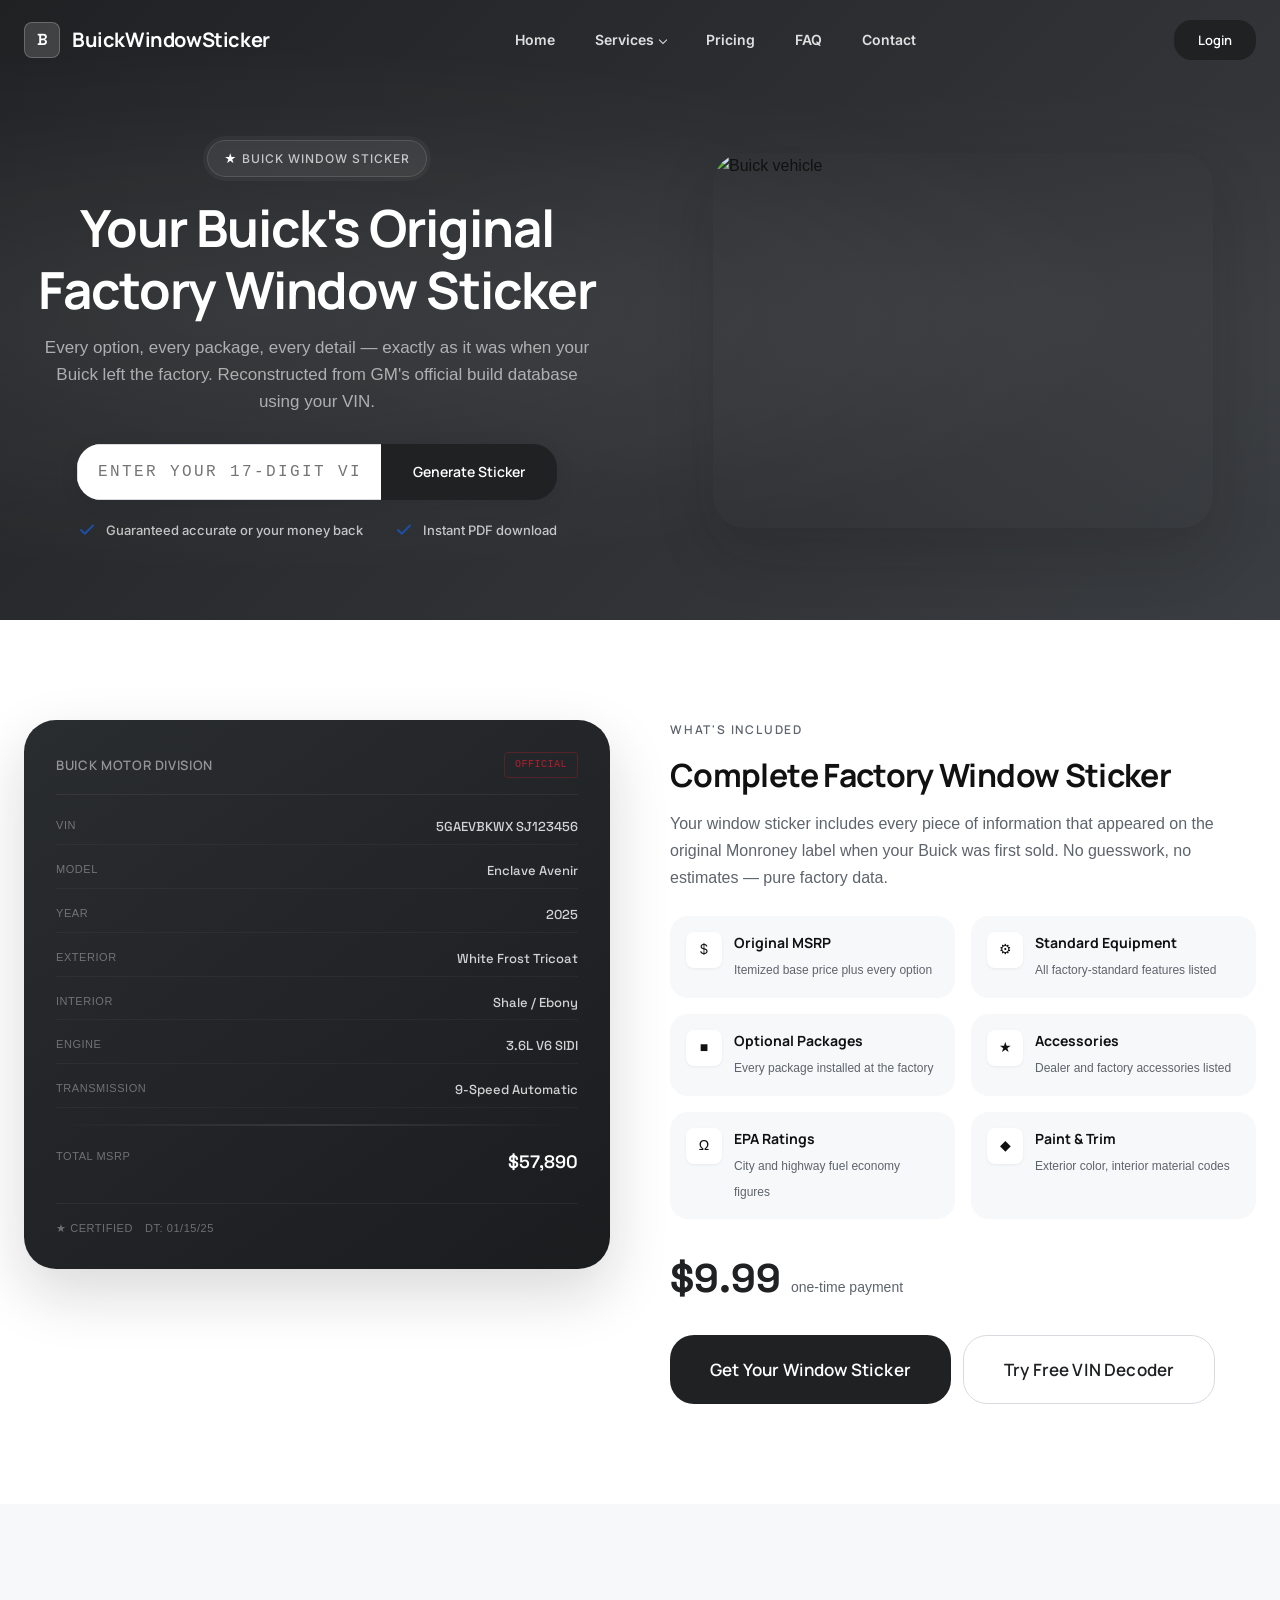
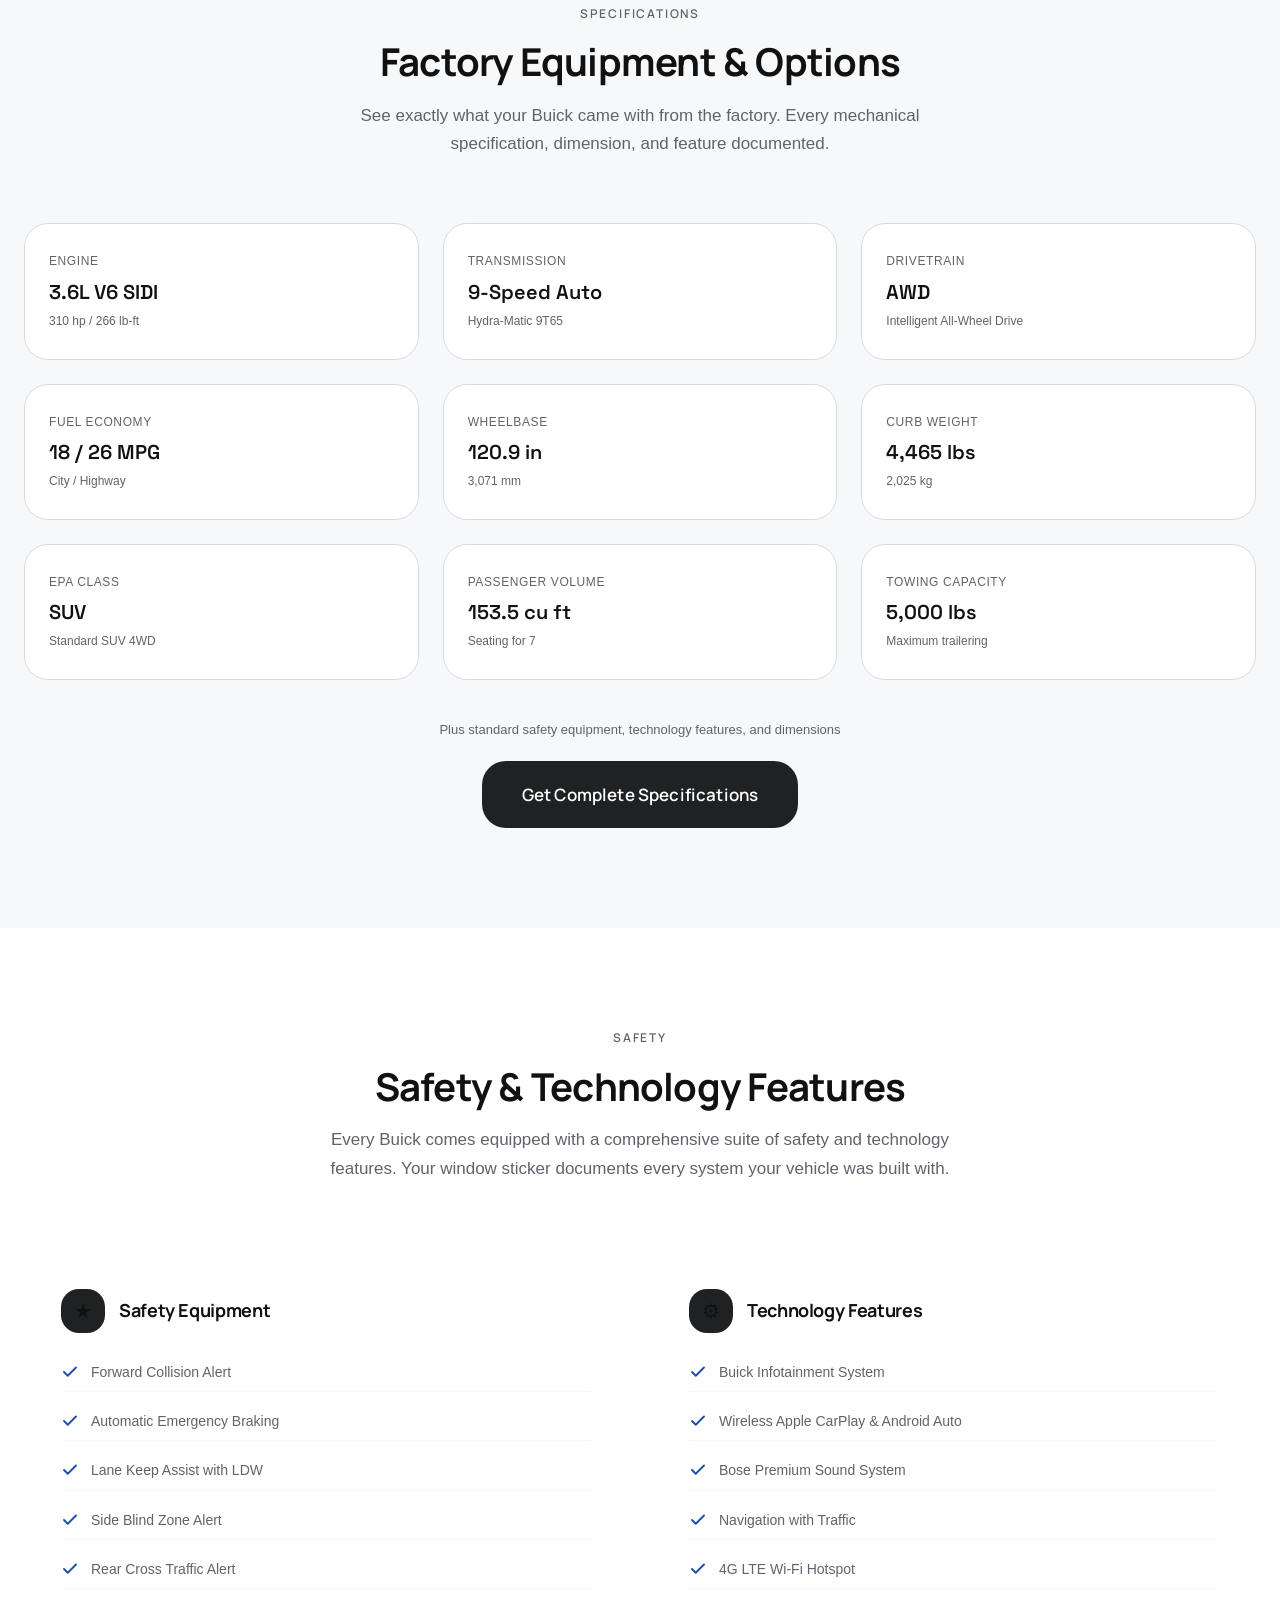
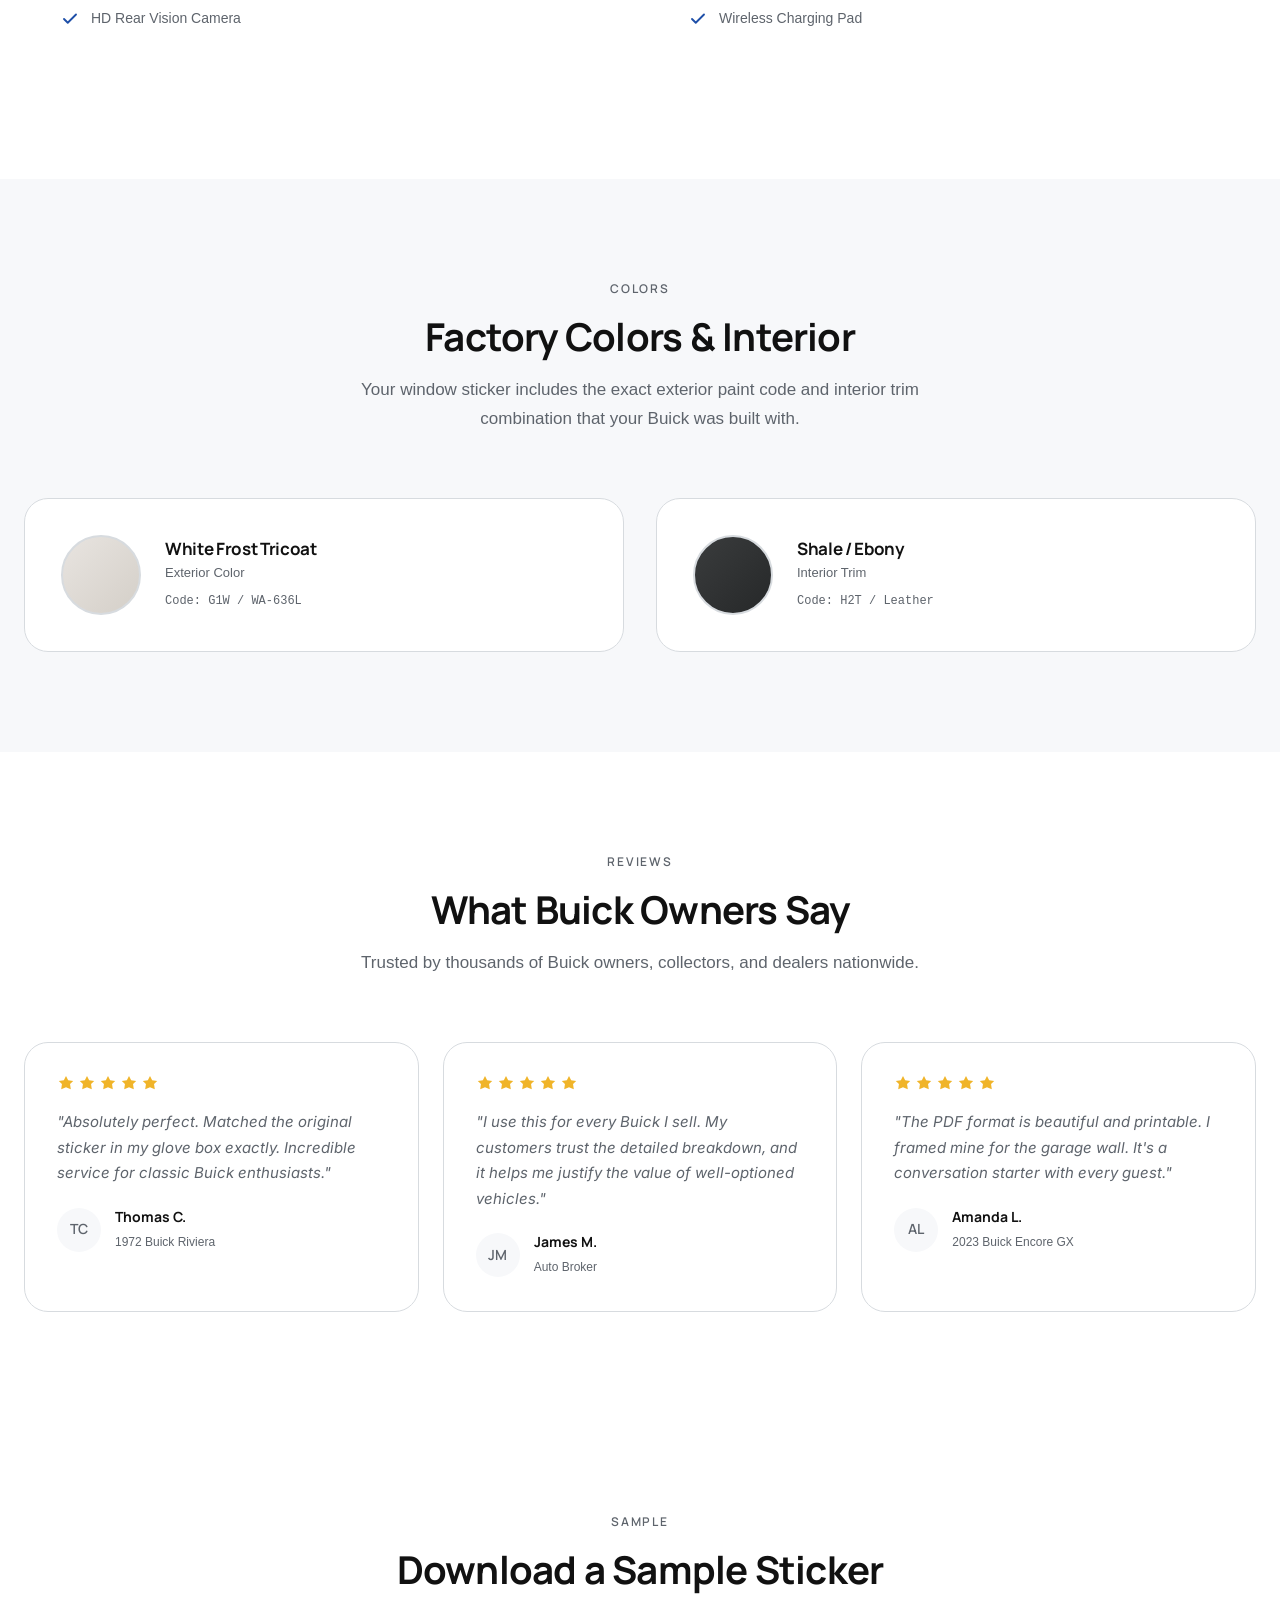
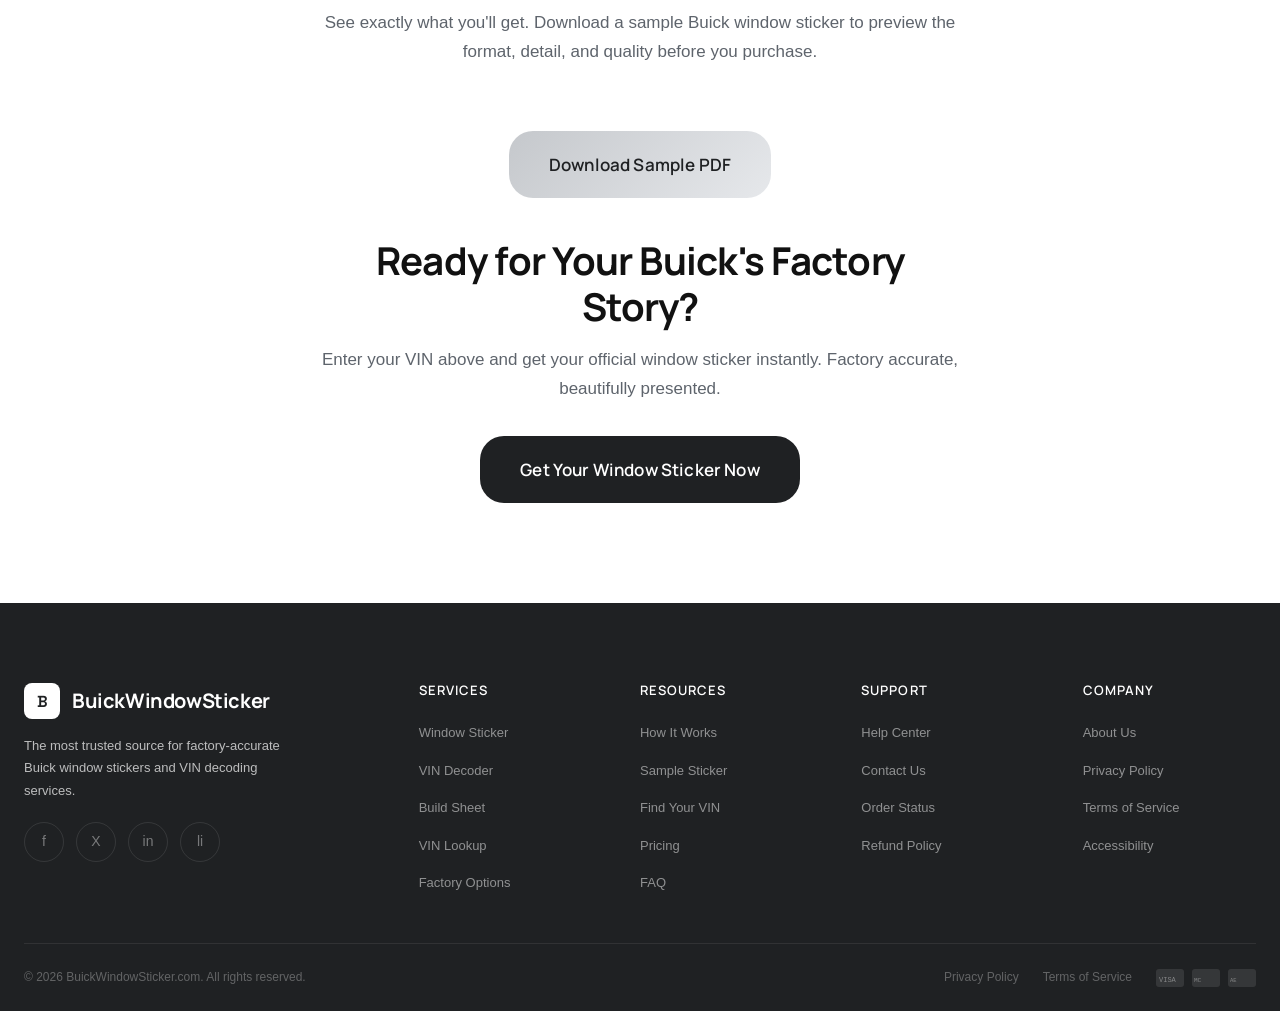
==== commit 8014352e: "Describe your changes" ====
--- a/product.html
+++ b/product.html
@@ -1,4 +1,4 @@
-<!DOCTYPE html><html lang="en">
+﻿<!DOCTYPE html><html lang="en">
 <head>
 <meta charset="UTF-8">
 <meta name="viewport" content="width=device-width,initial-scale=1.0">
@@ -59,12 +59,20 @@
 <div class="mobile-menu">
   <button class="mobile-menu-close" aria-label="Close menu">&times;</button>
   <a href="/">Home</a>
-  <a href="product.html">Buick Window Sticker</a>
-  <a href="vin-decoder.html">VIN Decoder</a>
+  <span class="mobile-menu-label">Services</span>
+  <a href="product.html" class="mobile-menu-sub">Buick Window Sticker</a>
+  <a href="vin-decoder.html" class="mobile-menu-sub">Build Sheet</a>
+  <a href="vin-decoder.html" class="mobile-menu-sub">VIN Decoder</a>
+  <a href="product.html" class="mobile-menu-sub">VIN Lookup</a>
+  <a href="product.html" class="mobile-menu-sub">Factory Options</a>
+  <span class="mobile-menu-label">Company</span>
   <a href="/#pricing">Pricing</a>
   <a href="/#faq">FAQ</a>
   <a href="/#contact">Contact</a>
-  <a href="product.html" class="btn btn-primary" style="margin-top:24px">Get Now</a>
+  <div class="mobile-menu-actions">
+    <a href="#" class="btn btn-primary" style="width:100%;justify-content:center">Login</a>
+    <a href="product.html" class="btn btn-outline" style="width:100%;justify-content:center">Get Window Sticker</a>
+  </div>
 </div>
 
 <section class="page-hero">
@@ -104,7 +112,7 @@
         <div style="background:linear-gradient(145deg,#2a2d30,#1a1c1e);border-radius:var(--radius-xl);padding:32px;box-shadow:var(--shadow-xl)">
           <div style="display:flex;justify-content:space-between;align-items:center;padding-bottom:16px;border-bottom:1px solid rgba(255,255,255,0.06);margin-bottom:16px">
             <span style="font-family:'Manrope',sans-serif;font-size:0.8125rem;font-weight:600;color:rgba(255,255,255,0.5);letter-spacing:0.05em">BUICK MOTOR DIVISION</span>
-            <span style="font-family:'Space Grotesk',monospace;font-size:0.625rem;color:#C9982D;padding:4px 10px;border:1px solid rgba(201,152,45,0.3);border-radius:4px;letter-spacing:0.05em">OFFICIAL</span>
+            <span style="font-family:'Space Grotesk',monospace;font-size:0.625rem;color:#B31E2D;padding:4px 10px;border:1px solid rgba(179,30,45,0.35);border-radius:4px;letter-spacing:0.05em">OFFICIAL</span>
           </div>
           <div style="display:flex;flex-direction:column;gap:10px">
             <div style="display:flex;justify-content:space-between;padding:6px 0;border-bottom:1px solid rgba(255,255,255,0.04)"><span style="font-size:0.6875rem;color:rgba(255,255,255,0.35);text-transform:uppercase;letter-spacing:0.05em">VIN</span><span style="font-family:'Space Grotesk',monospace;font-size:0.8125rem;color:rgba(255,255,255,0.8);font-weight:500">5GAEVBKWX SJ123456</span></div>
--- a/css/style.css
+++ b/css/style.css
@@ -1 +1 @@
-*,*::before,*::after{margin:0;padding:0;box-sizing:border-box}@font-face{font-family:'Manrope';src:url('https://fonts.googleapis.com/css2?family=Manrope:wght@200..800&display=swap');font-display:swap}@font-face{font-family:'Inter';src:url('https://fonts.googleapis.com/css2?family=Inter:wght@300..700&display=swap');font-display:swap}@font-face{font-family:'Space Grotesk';src:url('https://fonts.googleapis.com/css2?family=Space+Grotesk:wght@400..700&display=swap');font-display:swap}:root{--primary:#1F2123;--secondary:#C6C8CA;--accent:#E5E7E9;--surface:#F7F8F9;--bg:#FFFFFF;--card:#FFFFFF;--border:#D9DDE1;--text-primary:#101214;--text-secondary:#62666B;--success:#2E8B57;--warning:#C9982D;--hero-grad:linear-gradient(135deg,#1F2123 0%,#45484D 100%);--btn-grad:linear-gradient(135deg,#C6C8CA 0%,#E5E7E9 100%);--card-grad:linear-gradient(180deg,#FFFFFF 0%,#F7F8F9 100%);--heading:'Manrope',sans-serif;--body:'Inter',sans-serif;--number:'Space Grotesk',monospace;--radius-sm:8px;--radius-md:18px;--radius-lg:24px;--radius-xl:32px;--shadow-sm:0 1px 3px rgba(16,18,20,0.06);--shadow-md:0 4px 20px rgba(16,18,20,0.08);--shadow-lg:0 12px 40px rgba(16,18,20,0.12);--shadow-xl:0 24px 60px rgba(16,18,20,0.16);--transition:250ms cubic-bezier(0.4,0,0.2,1);--nav-height:80px}html{scroll-behavior:smooth;font-size:16px;-webkit-font-smoothing:antialiased;-moz-osx-font-smoothing:grayscale}body{font-family:var(--body);color:var(--text-primary);background:var(--bg);line-height:1.6;overflow-x:hidden}h1,h2,h3,h4,h5,h6{font-family:var(--heading);font-weight:700;line-height:1.2;letter-spacing:-0.02em}.num{font-family:var(--number);letter-spacing:-0.01em}.container{width:100%;max-width:1280px;margin:0 auto;padding:0 24px}.section{padding:100px 0}.section-label{font-family:var(--heading);font-size:0.75rem;font-weight:600;text-transform:uppercase;letter-spacing:0.15em;color:var(--text-secondary);margin-bottom:16px;display:block}.btn{display:inline-flex;align-items:center;justify-content:center;gap:10px;padding:16px 32px;border-radius:var(--radius-md);font-family:var(--heading);font-weight:600;font-size:0.9375rem;letter-spacing:0.01em;border:none;cursor:pointer;transition:all var(--transition);position:relative;overflow:hidden;text-decoration:none}.btn-primary{background:var(--primary);color:#fff}.btn-primary:hover{background:#2d2f32;transform:translateY(-2px);box-shadow:var(--shadow-lg)}.btn-secondary{background:var(--btn-grad);color:var(--primary)}.btn-secondary:hover{transform:translateY(-2px);box-shadow:var(--shadow-lg)}.btn-outline{background:transparent;color:var(--primary);border:1.5px solid var(--border)}.btn-outline:hover{border-color:var(--primary);background:var(--surface)}.btn-lg{padding:20px 40px;font-size:1.0625rem;border-radius:var(--radius-lg)}.glass{background:rgba(255,255,255,0.85);backdrop-filter:blur(20px);-webkit-backdrop-filter:blur(20px);border:1px solid rgba(255,255,255,0.3)}.glass-card{background:rgba(255,255,255,0.7);backdrop-filter:blur(16px);-webkit-backdrop-filter:blur(16px);border:1px solid rgba(255,255,255,0.4);border-radius:var(--radius-lg)}.card{background:var(--card);border-radius:var(--radius-lg);border:1px solid var(--border);padding:32px;transition:all var(--transition)}.card:hover{box-shadow:var(--shadow-lg);transform:translateY(-4px);border-color:transparent}.shimmer{position:relative;overflow:hidden}.shimmer::after{content:'';position:absolute;inset:0;background:linear-gradient(90deg,transparent,rgba(255,255,255,0.15),transparent);transform:translateX(-100%);animation:shimmer 3s infinite}@keyframes shimmer{100%{transform:translateX(100%)}}.reveal{opacity:0;transform:translateY(40px);transition:all 0.8s cubic-bezier(0.16,1,0.3,1)}.reveal.visible{opacity:1;transform:translateY(0)}.reveal-delay-1{transition-delay:100ms}.reveal-delay-2{transition-delay:200ms}.reveal-delay-3{transition-delay:300ms}.reveal-delay-4{transition-delay:400ms}.reveal-delay-5{transition-delay:500ms}.nav{position:fixed;top:0;left:0;right:0;z-index:1000;height:var(--nav-height);transition:all var(--transition);padding:0 24px}.nav.scrolled{background:rgba(255,255,255,0.92);backdrop-filter:blur(24px);-webkit-backdrop-filter:blur(24px);border-bottom:1px solid rgba(217,221,225,0.3);height:68px;box-shadow:0 1px 20px rgba(16,18,20,0.06)}.nav-inner{max-width:1280px;margin:0 auto;display:flex;align-items:center;justify-content:space-between;height:100%}.nav-logo{display:flex;align-items:center;gap:12px;text-decoration:none;color:var(--text-primary);font-family:var(--heading);font-weight:700;font-size:1.25rem;letter-spacing:-0.02em}.nav-logo-icon{width:36px;height:36px;background:var(--primary);border-radius:var(--radius-sm);display:flex;align-items:center;justify-content:center;color:#fff;font-family:var(--number);font-weight:600;font-size:1rem}.nav-links{display:flex;align-items:center;gap:4px;list-style:none}.nav-links a{padding:8px 18px;border-radius:var(--radius-sm);font-size:0.875rem;font-weight:500;color:var(--text-secondary);text-decoration:none;transition:all var(--transition)}.nav-links a:hover{color:var(--text-primary);background:var(--surface)}.nav-links .mega-dropdown{position:static}.mega-dropdown>a{position:relative}.mega-dropdown>a::after{content:'';display:inline-block;width:6px;height:6px;border-right:1.5px solid var(--text-secondary);border-bottom:1.5px solid var(--text-secondary);transform:rotate(45deg);margin-left:6px;margin-bottom:2px;transition:all var(--transition)}.mega-dropdown:hover>a::after{transform:rotate(-135deg);margin-bottom:-2px}.mega-menu{position:absolute;top:100%;left:0;right:0;max-width:1280px;margin:0 auto;left:50%;transform:translateX(-50%) translateY(12px);background:rgba(255,255,255,0.97);backdrop-filter:blur(24px);-webkit-backdrop-filter:blur(24px);border-radius:var(--radius-lg);border:1px solid rgba(217,221,225,0.3);padding:28px 32px;display:grid;grid-template-columns:1fr 1fr 1.2fr;gap:32px;opacity:0;visibility:hidden;transition:all 0.3s cubic-bezier(0.16,1,0.3,1);box-shadow:var(--shadow-xl)}.mega-dropdown:hover .mega-menu,.mega-menu.show{opacity:1;visibility:visible;transform:translateX(-50%) translateY(8px)}.mega-col{display:flex;flex-direction:column;gap:4px}.mega-heading{font-family:var(--heading);font-size:0.6875rem;font-weight:600;text-transform:uppercase;letter-spacing:0.1em;color:var(--text-secondary);margin-bottom:12px;padding-bottom:8px;border-bottom:1px solid var(--border)}.mega-col a{display:flex;flex-direction:column;gap:2px;padding:12px 14px;border-radius:var(--radius-sm);text-decoration:none;transition:all var(--transition);position:relative;padding-left:52px;min-height:48px;justify-content:center}.mega-col a:hover{background:var(--surface)}.mega-col a .mm-icon{position:absolute;left:14px;top:50%;transform:translateY(-50%);width:28px;height:28px;background:var(--surface);border-radius:6px;display:flex;align-items:center;justify-content:center;font-size:0.625rem;font-weight:600;color:var(--text-secondary);flex-shrink:0;font-family:var(--number);transition:all var(--transition)}.mega-col a:hover .mm-icon{background:var(--primary);color:#fff}.mega-col a strong{font-family:var(--heading);font-size:0.8125rem;font-weight:600;color:var(--text-primary);line-height:1.3}.mega-col a .mm-desc{display:block;font-size:0.6875rem;color:var(--text-secondary);line-height:1.3;white-space:normal}.mega-feat-card{background:var(--surface);border-radius:var(--radius-md);padding:20px;border:1px solid var(--border);display:flex;flex-direction:column;gap:10px}.mega-feat-badge{display:inline-block;padding:3px 10px;background:var(--primary);color:#fff;border-radius:100px;font-size:0.625rem;font-weight:600;text-transform:uppercase;letter-spacing:0.05em;width:fit-content}.mega-feat-card strong{font-family:var(--heading);font-size:1rem;font-weight:700;color:var(--text-primary)}.mega-feat-card p{font-size:0.75rem;color:var(--text-secondary);line-height:1.5;margin:0}.mega-feat-card .btn{margin-top:4px}.nav-cta{padding:10px 24px;background:var(--primary);color:#fff;border-radius:var(--radius-md);font-size:0.8125rem;font-weight:600;font-family:var(--heading);text-decoration:none;transition:all var(--transition);margin-left:12px}.nav-cta:hover{background:#2d2f32;transform:translateY(-1px);box-shadow:var(--shadow-md)}.nav-toggle{display:none;flex-direction:column;gap:5px;cursor:pointer;padding:4px;background:none;border:none}.nav-toggle span{display:block;width:24px;height:2px;background:var(--text-primary);border-radius:2px;transition:all var(--transition)}.nav-toggle.active span:nth-child(1){transform:rotate(45deg) translate(5px,5px)}.nav-toggle.active span:nth-child(2){opacity:0}.nav-toggle.active span:nth-child(3){transform:rotate(-45deg) translate(5px,-5px)}.mobile-menu{position:fixed;top:0;left:0;right:0;bottom:0;background:rgba(255,255,255,0.98);backdrop-filter:blur(32px);-webkit-backdrop-filter:blur(32px);z-index:999;display:flex;flex-direction:column;align-items:center;justify-content:center;opacity:0;visibility:hidden;transition:all 0.4s cubic-bezier(0.16,1,0.3,1)}.mobile-menu.open{opacity:1;visibility:visible}.mobile-menu a{font-family:var(--heading);font-size:1.5rem;font-weight:600;color:var(--text-primary);text-decoration:none;padding:16px 0;transition:color var(--transition)}.mobile-menu a:hover{color:var(--text-secondary)}.mobile-menu-close{position:absolute;top:24px;right:24px;width:44px;height:44px;display:flex;align-items:center;justify-content:center;background:var(--surface);border:none;border-radius:50%;cursor:pointer;font-size:1.25rem;transition:all var(--transition)}.mobile-menu-close:hover{background:var(--border)}.hero{min-height:100vh;display:flex;align-items:center;position:relative;background:var(--hero-grad);overflow:hidden;padding:120px 0 80px}.hero-overlay{position:absolute;inset:0;background:radial-gradient(ellipse at 20% 50%,rgba(255,255,255,0.08) 0%,transparent 60%),radial-gradient(ellipse at 80% 50%,rgba(198,200,202,0.06) 0%,transparent 50%);pointer-events:none}.hero-particles{position:absolute;inset:0;overflow:hidden;pointer-events:none}.hero-particle{position:absolute;width:2px;height:2px;background:rgba(255,255,255,0.15);border-radius:50%;animation:float 8s infinite}.hero-particle:nth-child(1){top:20%;left:10%;animation-delay:0s}.hero-particle:nth-child(2){top:60%;left:30%;animation-delay:2s;width:3px;height:3px}.hero-particle:nth-child(3){top:30%;right:20%;animation-delay:4s}.hero-particle:nth-child(4){top:70%;right:40%;animation-delay:6s;width:3px;height:3px}.hero-particle:nth-child(5){top:50%;left:50%;animation-delay:1s;width:2px;height:2px}.hero-particle:nth-child(6){top:15%;right:60%;animation-delay:3s;width:1px;height:1px}.hero-particle:nth-child(7){top:80%;left:20%;animation-delay:5s;width:3px;height:3px}.hero-particle:nth-child(8){top:40%;right:10%;animation-delay:7s}@keyframes float{0%,100%{transform:translateY(0) scale(1);opacity:0.15}50%{transform:translateY(-30px) scale(1.5);opacity:0.4}}.hero-grid{display:grid;grid-template-columns:1fr 1fr;gap:60px;align-items:center;position:relative;z-index:1}.hero-badge{display:inline-flex;align-items:center;gap:8px;padding:8px 16px;background:rgba(255,255,255,0.08);border:1px solid rgba(255,255,255,0.12);border-radius:100px;font-size:0.75rem;font-weight:500;color:rgba(255,255,255,0.7);text-transform:uppercase;letter-spacing:0.08em;margin-bottom:24px}.hero-badge span{color:#fff;font-weight:600}.hero h1{font-size:clamp(2.5rem,5vw,4.25rem);color:#fff;margin-bottom:20px;letter-spacing:-0.03em;line-height:1.08}.hero p{font-size:1.125rem;color:rgba(255,255,255,0.65);max-width:480px;margin-bottom:36px;line-height:1.7}.hero-actions{display:flex;gap:16px;flex-wrap:wrap}.hero-actions .btn-primary{background:#fff;color:var(--primary)}.hero-actions .btn-primary:hover{background:var(--accent)}.hero-actions .btn-outline{border-color:rgba(255,255,255,0.25);color:rgba(255,255,255,0.8)}.hero-actions .btn-outline:hover{border-color:rgba(255,255,255,0.5);background:rgba(255,255,255,0.05);color:#fff}.hero-search{background:rgba(255,255,255,0.06);border:1px solid rgba(255,255,255,0.12);border-radius:var(--radius-lg);padding:6px;display:flex;align-items:center;max-width:520px;margin-bottom:28px;transition:all var(--transition)}.hero-search:focus-within{border-color:rgba(255,255,255,0.3);background:rgba(255,255,255,0.08)}.hero-search input{flex:1;background:transparent;border:none;padding:14px 18px;font-family:var(--number);font-size:1rem;color:#fff;outline:none}.hero-search input::placeholder{color:rgba(255,255,255,0.35)}.hero-search button{padding:12px 28px;background:#fff;color:var(--primary);border:none;border-radius:var(--radius-md);font-family:var(--heading);font-weight:600;font-size:0.875rem;cursor:pointer;transition:all var(--transition)}.hero-search button:hover{background:var(--accent);transform:translateX(-2px)}.hero-trust{display:flex;gap:32px;flex-wrap:wrap}.hero-trust-item{display:flex;align-items:center;gap:10px;font-size:0.8125rem;color:rgba(255,255,255,0.5)}.hero-trust-item svg{width:18px;height:18px;color:var(--success);flex-shrink:0}.hero-visual{position:relative;display:flex;align-items:center;justify-content:center}.hero-mockup{position:relative;width:100%;max-width:500px;aspect-ratio:3/4;background:linear-gradient(145deg,#2a2d30,#1a1c1e);border-radius:var(--radius-xl);padding:24px;box-shadow:0 40px 80px rgba(0,0,0,0.4),0 0 0 1px rgba(255,255,255,0.06);transform:perspective(1000px) rotateY(-5deg) rotateX(2deg);transition:all 0.6s cubic-bezier(0.16,1,0.3,1)}.hero-mockup:hover{transform:perspective(1000px) rotateY(0deg) rotateX(0deg)}.mockup-header{display:flex;justify-content:space-between;align-items:center;padding-bottom:16px;border-bottom:1px solid rgba(255,255,255,0.06);margin-bottom:16px}.mockup-brand{font-family:var(--heading);font-size:0.8125rem;font-weight:600;color:rgba(255,255,255,0.5);letter-spacing:0.05em}.mockup-badge{font-family:var(--number);font-size:0.625rem;color:var(--warning);padding:4px 10px;border:1px solid rgba(201,152,45,0.3);border-radius:4px;letter-spacing:0.05em}.mockup-content{display:flex;flex-direction:column;gap:12px}.mockup-row{display:flex;justify-content:space-between;padding:8px 0;border-bottom:1px solid rgba(255,255,255,0.04)}.mockup-label{font-size:0.6875rem;color:rgba(255,255,255,0.35);text-transform:uppercase;letter-spacing:0.05em}.mockup-value{font-family:var(--number);font-size:0.8125rem;color:rgba(255,255,255,0.8);font-weight:500}.mockup-divider{height:2px;background:linear-gradient(90deg,transparent,rgba(255,255,255,0.1),transparent);margin:8px 0}.mockup-footer{margin-top:16px;padding-top:16px;border-top:1px solid rgba(255,255,255,0.06);display:flex;justify-content:space-between;align-items:center}.mockup-total-label{font-size:0.6875rem;color:rgba(255,255,255,0.35);text-transform:uppercase;letter-spacing:0.05em}.mockup-total-value{font-family:var(--number);font-size:1.125rem;font-weight:600;color:#fff}.mockup-scan-line{position:absolute;top:0;left:0;right:0;height:2px;background:linear-gradient(90deg,transparent,var(--secondary),transparent);opacity:0.6;animation:scanLine 3s ease-in-out infinite}@keyframes scanLine{0%,100%{top:0;opacity:0.3}50%{top:100%;opacity:0.8}}.hero-glow{position:absolute;width:300px;height:300px;border-radius:50%;background:radial-gradient(circle,rgba(198,200,202,0.08),transparent 70%);pointer-events:none}.hero-glow-1{top:-10%;right:-10%}.hero-glow-2{bottom:-20%;left:-10%}.trust-strip{background:var(--surface);border-top:1px solid var(--border);border-bottom:1px solid var(--border);position:relative}.trust-strip::before{content:'';position:absolute;top:0;left:0;right:0;height:1px;background:linear-gradient(90deg,transparent,var(--secondary),transparent);opacity:0.3}.trust-grid{display:grid;grid-template-columns:repeat(4,1fr);gap:1px;background:var(--border)}.trust-item{background:var(--surface);padding:44px 32px 40px;text-align:center;transition:all var(--transition);position:relative;overflow:hidden}.trust-item::after{content:'';position:absolute;bottom:0;left:50%;transform:translateX(-50%);width:0;height:2px;background:var(--primary);transition:all var(--transition);border-radius:2px}.trust-item:hover::after{width:60%}.trust-item:hover{background:#fff}.trust-icon{width:52px;height:52px;margin:0 auto 20px;background:linear-gradient(135deg,var(--card),var(--surface));border-radius:var(--radius-md);display:flex;align-items:center;justify-content:center;font-size:1.25rem;box-shadow:var(--shadow-sm);transition:all var(--transition);color:var(--text-secondary)}.trust-icon svg{width:22px;height:22px}.trust-item:hover .trust-icon{box-shadow:var(--shadow-md);transform:scale(1.08);color:var(--primary);background:linear-gradient(135deg,#fff,var(--surface))}.trust-count{font-family:var(--number);font-size:0.625rem;font-weight:600;letter-spacing:0.1em;color:var(--text-secondary);margin-bottom:4px;opacity:0.5}.trust-item h4{font-size:0.9375rem;margin-bottom:8px;color:var(--text-primary)}.trust-item p{font-size:0.8125rem;color:var(--text-secondary);max-width:220px;margin:0 auto;line-height:1.6}.section-header{text-align:center;max-width:640px;margin:0 auto 64px}.section-header h2{font-size:clamp(1.75rem,3vw,2.75rem);color:var(--text-primary);margin-bottom:16px}.section-header p{font-size:1.0625rem;color:var(--text-secondary);line-height:1.7}.steps{display:grid;grid-template-columns:repeat(3,1fr);gap:32px;position:relative}.steps::before{content:'';position:absolute;top:48px;left:calc(16.67% + 16px);right:calc(16.67% + 16px);height:2px;background:linear-gradient(90deg,var(--secondary),var(--secondary),var(--secondary));opacity:0.2}.step{text-align:center;position:relative}.step-number{width:96px;height:96px;margin:0 auto 24px;background:var(--card);border-radius:50%;border:2px solid var(--border);display:flex;align-items:center;justify-content:center;font-family:var(--number);font-size:1.75rem;font-weight:600;color:var(--text-primary);transition:all var(--transition)}.step:hover .step-number{border-color:var(--primary);box-shadow:var(--shadow-md);transform:scale(1.05)}.step h4{font-size:1.125rem;margin-bottom:8px}.step p{font-size:0.875rem;color:var(--text-secondary);max-width:260px;margin:0 auto}.vehicle-grid{display:grid;grid-template-columns:repeat(4,1fr);gap:20px}.vehicle-card{background:var(--card);border-radius:var(--radius-lg);border:1px solid var(--border);padding:28px 24px;text-align:center;transition:all var(--transition);cursor:default}.vehicle-card:hover{box-shadow:var(--shadow-lg);transform:translateY(-6px);border-color:transparent}.vehicle-icon{width:48px;height:48px;margin:0 auto 16px;background:var(--surface);border-radius:var(--radius-md);display:flex;align-items:center;justify-content:center;font-size:1.25rem;transition:all var(--transition)}.vehicle-card:hover .vehicle-icon{background:var(--primary);color:#fff}.vehicle-card h5{font-size:0.875rem;margin-bottom:4px}.vehicle-card p{font-size:0.75rem;color:var(--text-secondary)}.preview-section{background:var(--surface)}.preview-showcase{display:grid;grid-template-columns:1fr 1fr;gap:60px;align-items:center}.preview-mockup{width:100%;max-width:480px;margin:0 auto;background:linear-gradient(145deg,#2a2d30,#1a1c1e);border-radius:var(--radius-xl);padding:32px;box-shadow:var(--shadow-xl);transition:all 0.6s cubic-bezier(0.16,1,0.3,1)}.preview-mockup:hover{transform:scale(1.02)}.preview-content h3{font-size:clamp(1.5rem,2.5vw,2.25rem);margin-bottom:16px}.preview-content p{font-size:1rem;color:var(--text-secondary);line-height:1.7;margin-bottom:24px}.preview-features{display:flex;flex-direction:column;gap:14px;margin-bottom:28px}.preview-feat{display:flex;align-items:center;gap:12px;font-size:0.9375rem}.preview-feat svg{width:20px;height:20px;color:var(--success);flex-shrink:0;stroke-width:2}.comparison-grid{display:grid;grid-template-columns:1fr 1fr;gap:32px}.compare-card{border-radius:var(--radius-xl);padding:40px 36px;position:relative}.compare-card.featured{background:var(--primary);color:#fff;box-shadow:var(--shadow-xl)}.compare-card:not(.featured){background:var(--card);border:1px solid var(--border)}.compare-badge{display:inline-block;padding:4px 12px;border-radius:100px;font-size:0.6875rem;font-weight:600;text-transform:uppercase;letter-spacing:0.08em;margin-bottom:16px}.compare-card.featured .compare-badge{background:rgba(255,255,255,0.12);color:rgba(255,255,255,0.7)}.compare-card:not(.featured) .compare-badge{background:var(--surface);color:var(--text-secondary)}.compare-card h4{font-size:1.5rem;margin-bottom:8px}.compare-card.featured h4{color:#fff}.compare-card:not(.featured) h4{color:var(--text-primary)}.compare-card .price{font-family:var(--number);font-size:2.5rem;font-weight:700;margin-bottom:20px}.compare-card.featured .price{color:#fff}.compare-card:not(.featured) .price{color:var(--text-primary)}.compare-list{list-style:none;display:flex;flex-direction:column;gap:12px;margin-bottom:28px}.compare-list li{display:flex;align-items:center;gap:10px;font-size:0.875rem;padding:8px 0;border-bottom:1px solid rgba(217,221,225,0.2)}.compare-list li:last-child{border-bottom:none}.compare-list li svg{width:18px;height:18px;flex-shrink:0}.compare-card.featured .compare-list li{border-color:rgba(255,255,255,0.1);color:rgba(255,255,255,0.8)}.compare-card:not(.featured) .compare-list li{color:var(--text-secondary)}.compare-card.featured .btn{background:#fff;color:var(--primary)}.compare-card.featured .btn:hover{background:var(--accent);color:var(--primary)}.testimonials{background:var(--surface)}.testimonial-grid{display:grid;grid-template-columns:repeat(3,1fr);gap:24px}.testimonial-card{background:var(--card);border-radius:var(--radius-lg);padding:32px;border:1px solid var(--border);transition:all var(--transition)}.testimonial-card:hover{box-shadow:var(--shadow-lg);transform:translateY(-4px)}.testimonial-stars{display:flex;gap:3px;margin-bottom:16px}.testimonial-stars svg{width:18px;height:18px;color:#f0b429;fill:#f0b429}.testimonial-card blockquote{font-size:0.9375rem;color:var(--text-secondary);line-height:1.7;margin-bottom:20px;font-style:italic}.testimonial-author{display:flex;align-items:center;gap:14px}.testimonial-avatar{width:44px;height:44px;border-radius:50%;background:var(--surface);display:flex;align-items:center;justify-content:center;font-family:var(--heading);font-weight:600;font-size:0.875rem;color:var(--text-secondary)}.testimonial-info strong{display:block;font-size:0.875rem;font-family:var(--heading)}.testimonial-info span{font-size:0.75rem;color:var(--text-secondary)}.faq-grid{max-width:768px;margin:0 auto;display:flex;flex-direction:column;gap:8px}.faq-item{border-radius:var(--radius-md);border:1px solid var(--border);overflow:hidden;transition:all var(--transition)}.faq-item.active{border-color:var(--primary);box-shadow:var(--shadow-md)}.faq-question{width:100%;display:flex;align-items:center;justify-content:space-between;padding:20px 24px;background:var(--card);border:none;cursor:pointer;font-family:var(--heading);font-size:0.9375rem;font-weight:600;color:var(--text-primary);text-align:left;transition:all var(--transition)}.faq-question:hover{background:var(--surface)}.faq-item.active .faq-question{color:var(--text-primary)}.faq-icon{width:24px;height:24px;display:flex;align-items:center;justify-content:center;transition:all var(--transition);flex-shrink:0;font-size:1.25rem}.faq-item.active .faq-icon{transform:rotate(45deg)}.faq-answer{padding:0 24px;max-height:0;overflow:hidden;transition:all 0.4s cubic-bezier(0.16,1,0.3,1)}.faq-item.active .faq-answer{max-height:300px;padding:0 24px 20px}.faq-answer p{font-size:0.875rem;color:var(--text-secondary);line-height:1.7}.cta-banner{background:var(--hero-grad);border-radius:var(--radius-xl);padding:80px 64px;text-align:center;position:relative;overflow:hidden}.cta-banner::before{content:'';position:absolute;inset:0;background:radial-gradient(ellipse at center,rgba(255,255,255,0.06) 0%,transparent 70%);pointer-events:none}.cta-banner h2{font-size:clamp(1.75rem,3vw,2.75rem);color:#fff;margin-bottom:16px;position:relative}.cta-banner p{font-size:1.0625rem;color:rgba(255,255,255,0.6);max-width:520px;margin:0 auto 32px;position:relative}.cta-banner .btn{position:relative}.cta-banner .btn-primary{background:#fff;color:var(--primary);padding:20px 44px;font-size:1rem}.cta-banner .btn-primary:hover{background:var(--accent)}.spec-table-wrap{overflow-x:auto;margin:0 -4px;padding:0 4px}.spec-table{width:100%;border-collapse:separate;border-spacing:0;font-size:0.875rem;text-align:left;border-radius:var(--radius-lg);overflow:hidden;box-shadow:var(--shadow-sm)}.spec-table thead{background:var(--primary)}.spec-table th{font-family:var(--heading);font-weight:600;font-size:0.8125rem;color:#fff;padding:18px 20px;white-space:nowrap;letter-spacing:0.01em}.spec-table th:first-child{padding-left:24px}.spec-table td{padding:14px 20px;border-bottom:1px solid var(--border);color:var(--text-secondary);font-size:0.8125rem;background:var(--card);transition:background var(--transition)}.spec-table td:first-child{padding-left:24px;font-family:var(--heading);font-weight:600;color:var(--text-primary);font-size:0.8125rem;background:var(--surface)}.spec-table tbody tr:hover td{background:var(--surface)}.spec-table tbody tr:hover td:first-child{background:var(--border)}.spec-table tbody tr:last-child td{border-bottom:none}@media(max-width:768px){.spec-table,.spec-table thead,.spec-table tbody,.spec-table th,.spec-table td,.spec-table tr{display:block}.spec-table thead{position:absolute;top:-9999px;left:-9999px;visibility:hidden}.spec-table tr{background:var(--card);border-radius:var(--radius-lg);border:1px solid var(--border);padding:20px 24px;margin-bottom:16px;box-shadow:var(--shadow-sm)}.spec-table tr:hover{box-shadow:var(--shadow-md)}.spec-table td{display:flex;justify-content:space-between;align-items:center;padding:10px 0;border-bottom:1px solid var(--border);background:transparent!important;font-size:0.8125rem}.spec-table td:last-child{border-bottom:none}.spec-table td:first-child{display:none}.spec-table td::before{content:attr(data-label);font-family:var(--heading);font-weight:600;color:var(--text-primary);font-size:0.75rem}.spec-table tbody tr:hover td{background:transparent!important}}.footer{background:var(--primary);color:rgba(255,255,255,0.7);padding:80px 0 0}.footer-grid{display:grid;grid-template-columns:2fr 1fr 1fr 1fr 1fr;gap:48px;padding-bottom:48px;border-bottom:1px solid rgba(255,255,255,0.08)}.footer-brand .nav-logo{color:#fff;margin-bottom:16px}.footer-brand p{font-size:0.8125rem;line-height:1.7;max-width:280px}.footer h5{font-family:var(--heading);font-size:0.8125rem;font-weight:600;color:#fff;text-transform:uppercase;letter-spacing:0.08em;margin-bottom:20px}.footer-links{list-style:none;display:flex;flex-direction:column;gap:12px}.footer-links a{font-size:0.8125rem;color:rgba(255,255,255,0.5);text-decoration:none;transition:all var(--transition)}.footer-links a:hover{color:#fff}.footer-social{display:flex;gap:12px;margin-top:20px}.footer-social a{width:40px;height:40px;border-radius:50%;border:1px solid rgba(255,255,255,0.1);display:flex;align-items:center;justify-content:center;color:rgba(255,255,255,0.4);text-decoration:none;font-size:0.875rem;transition:all var(--transition)}.footer-social a:hover{border-color:rgba(255,255,255,0.3);color:#fff;background:rgba(255,255,255,0.05)}.footer-bottom{display:flex;align-items:center;justify-content:space-between;padding:24px 0;font-size:0.75rem;color:rgba(255,255,255,0.3)}.footer-bottom-links{display:flex;gap:24px;list-style:none}.footer-bottom-links a{color:rgba(255,255,255,0.3);text-decoration:none;transition:all var(--transition)}.footer-bottom-links a:hover{color:#fff}.page-hero{background:var(--hero-grad);padding:140px 0 80px;position:relative;overflow:hidden}.page-hero h1{font-size:clamp(2rem,4vw,3.5rem);color:#fff;margin-bottom:14px}.page-hero p{font-size:1.0625rem;color:rgba(255,255,255,0.6);max-width:560px}.product-showcase{display:grid;grid-template-columns:1fr 1fr;gap:60px;align-items:start}.product-sticky{position:sticky;top:100px}.product-info h2{font-size:clamp(1.5rem,2.5vw,2.25rem);margin-bottom:16px}.product-info p{font-size:1rem;color:var(--text-secondary);line-height:1.7;margin-bottom:24px}.product-features{display:grid;grid-template-columns:1fr 1fr;gap:16px;margin-bottom:28px}.product-feat{display:flex;align-items:flex-start;gap:12px;padding:16px;background:var(--surface);border-radius:var(--radius-md)}.product-feat-icon{width:36px;height:36px;background:var(--card);border-radius:var(--radius-sm);display:flex;align-items:center;justify-content:center;font-size:0.875rem;flex-shrink:0;box-shadow:var(--shadow-sm)}.product-feat-text strong{display:block;font-size:0.875rem;font-family:var(--heading);margin-bottom:2px}.product-feat-text span{font-size:0.75rem;color:var(--text-secondary)}.product-price{font-family:var(--number);font-size:2.5rem;font-weight:700;color:var(--primary);margin-bottom:24px}.product-price small{font-size:0.875rem;font-weight:400;color:var(--text-secondary);font-family:var(--body)}.product-cta{display:flex;gap:12px;flex-wrap:wrap}.vin-input-group{display:flex;gap:0;max-width:480px;margin-bottom:28px;border-radius:var(--radius-lg);overflow:hidden;box-shadow:var(--shadow-md)}.vin-input-group input{flex:1;padding:18px 20px;border:1.5px solid var(--border);border-right:none;font-family:var(--number);font-size:1rem;text-transform:uppercase;letter-spacing:0.15em;outline:none;transition:all var(--transition)}.vin-input-group input:focus{border-color:var(--primary)}.vin-input-group button{padding:18px 32px;background:var(--primary);color:#fff;border:none;font-family:var(--heading);font-weight:600;font-size:0.875rem;cursor:pointer;transition:all var(--transition);white-space:nowrap}.vin-input-group button:hover{background:#2d2f32}.section-alt{background:var(--surface)}.specs-grid{display:grid;grid-template-columns:repeat(3,1fr);gap:24px}.spec-card{background:var(--card);border-radius:var(--radius-lg);padding:28px 24px;border:1px solid var(--border);transition:all var(--transition)}.spec-card:hover{box-shadow:var(--shadow-md);transform:translateY(-2px)}.spec-label{font-size:0.75rem;color:var(--text-secondary);text-transform:uppercase;letter-spacing:0.05em;margin-bottom:4px}.spec-value{font-family:var(--number);font-size:1.25rem;font-weight:600;color:var(--text-primary)}.timeline{position:relative;padding-left:40px}.timeline::before{content:'';position:absolute;left:15px;top:0;bottom:0;width:2px;background:var(--border)}.timeline-item{position:relative;padding-bottom:32px}.timeline-item:last-child{padding-bottom:0}.timeline-dot{position:absolute;left:-33px;top:4px;width:12px;height:12px;border-radius:50%;background:var(--card);border:2px solid var(--primary)}.timeline-item.active .timeline-dot{background:var(--primary)}.timeline-content h5{font-size:0.9375rem;margin-bottom:4px}.timeline-content p{font-size:0.8125rem;color:var(--text-secondary)}.glass-card-spec{background:rgba(255,255,255,0.6);backdrop-filter:blur(20px);-webkit-backdrop-filter:blur(20px);border:1px solid rgba(255,255,255,0.3);border-radius:var(--radius-lg);padding:32px;transition:all var(--transition)}.glass-card-spec:hover{box-shadow:var(--shadow-lg);transform:translateY(-4px)}.masonry{display:grid;grid-template-columns:repeat(3,1fr);gap:20px}.masonry-item:nth-child(2){margin-top:40px}.masonry-item:nth-child(3){margin-top:20px}.masonry-item:nth-child(5){margin-top:-20px}@media(max-width:1024px){.hero-grid,.page-hero-grid{grid-template-columns:1fr!important;gap:40px!important;text-align:center}.vin-info-grid{grid-template-columns:1fr 1fr!important}.vehicle-grid{grid-template-columns:1fr 1fr!important}.hero p{margin:0 auto 36px}.hero-actions,.hero-trust{justify-content:center}.hero-mockup{max-width:360px;transform:none}.preview-showcase{grid-template-columns:1fr;gap:40px}.preview-mockup{max-width:360px}.product-showcase{grid-template-columns:1fr}.product-sticky{position:static}.footer-grid{grid-template-columns:1fr 1fr;gap:32px}.footer-grid>div:first-child{grid-column:1/-1}.specs-grid{grid-template-columns:1fr 1fr}.comparison-grid{grid-template-columns:1fr}.testimonial-grid,.vehicle-grid{grid-template-columns:1fr 1fr}.masonry{grid-template-columns:1fr 1fr;gap:16px}.masonry-item:nth-child(2),.masonry-item:nth-child(3),.masonry-item:nth-child(5){margin-top:0}}@media(max-width:768px){.section{padding:60px 0}.nav-links,.nav-cta{display:none}.nav-toggle{display:flex}.trust-grid{grid-template-columns:1fr 1fr}.steps{grid-template-columns:1fr;gap:40px}.steps::before{display:none}.testimonial-grid,.vehicle-grid,.specs-grid{grid-template-columns:1fr!important}.colors-grid{grid-template-columns:1fr!important}.colors-card{flex-direction:column!important;text-align:center;padding:28px 24px!important}.colors-card>div:first-child{margin:0 auto 16px}.safety-grid,.vin-matters-grid{grid-template-columns:1fr!important}.safety-card,.vin-matters-card{padding:32px 28px!important}.product-features{grid-template-columns:1fr}.footer-grid{grid-template-columns:1fr 1fr;gap:24px}.footer-grid>div:first-child{grid-column:1/-1}.cta-banner{padding:48px 24px;border-radius:var(--radius-lg)}.footer-bottom{flex-direction:column;gap:16px;text-align:center}.comparison-grid{grid-template-columns:1fr}.masonry{grid-template-columns:1fr}.hero-actions{flex-direction:column;align-items:center}.hero-search{flex-direction:column;gap:8px}.hero-search button{width:100%}.vin-input-group{flex-direction:column;border-radius:var(--radius-md)}.vin-input-group input{border-right:1.5px solid var(--border);border-radius:var(--radius-md) var(--radius-md) 0 0}.vin-input-group button{border-radius:0 0 var(--radius-md) var(--radius-md)}.hero-actions .btn{width:100%;justify-content:center}.product-cta{flex-direction:column}.product-cta .btn{width:100%;justify-content:center}.product-price{text-align:center}.mobile-menu.open{display:flex}}@media(max-width:480px){.trust-grid{grid-template-columns:1fr}.container{padding:0 16px}}+*,*::before,*::after{margin:0;padding:0;box-sizing:border-box}@font-face{font-family:'Manrope';src:url('https://fonts.googleapis.com/css2?family=Manrope:wght@200..800&display=swap');font-display:swap}@font-face{font-family:'Inter';src:url('https://fonts.googleapis.com/css2?family=Inter:wght@300..700&display=swap');font-display:swap}@font-face{font-family:'Space Grotesk';src:url('https://fonts.googleapis.com/css2?family=Space+Grotesk:wght@400..700&display=swap');font-display:swap}:root{--primary:#1F2123;--secondary:#C5C8CC;--accent:#E6E8EB;--accent-red:#B31E2D;--accent-blue:#1E4FA8;--surface:#F7F8FA;--bg:#FFFFFF;--card:#FFFFFF;--border:#D7DBDF;--text-primary:#111111;--text-secondary:#5E646C;--success:#1E4FA8;--warning:#B31E2D;--hero-grad:linear-gradient(135deg,#1F2123 0%,#3A3D41 100%);--btn-grad:linear-gradient(135deg,#C5C8CC 0%,#E6E8EB 100%);--card-grad:linear-gradient(180deg,#FFFFFF 0%,#F7F8FA 100%);--heading:'Manrope',sans-serif;--body:'Inter',sans-serif;--number:'Space Grotesk',monospace;--radius-sm:8px;--radius-md:18px;--radius-lg:24px;--radius-xl:32px;--shadow-sm:0 1px 3px rgba(17,17,17,0.06);--shadow-md:0 4px 20px rgba(17,17,17,0.08);--shadow-lg:0 12px 40px rgba(17,17,17,0.12);--shadow-xl:0 24px 60px rgba(17,17,17,0.16);--transition:250ms cubic-bezier(0.4,0,0.2,1);--nav-height:80px}html{scroll-behavior:smooth;font-size:16px;-webkit-font-smoothing:antialiased;-moz-osx-font-smoothing:grayscale}body{font-family:var(--body);color:var(--text-primary);background:var(--bg);line-height:1.6;overflow-x:hidden}h1,h2,h3,h4,h5,h6{font-family:var(--heading);font-weight:700;line-height:1.2;letter-spacing:-0.02em}.num{font-family:var(--number);letter-spacing:-0.01em}.container{width:100%;max-width:1280px;margin:0 auto;padding:0 24px}.section{padding:100px 0}.section-label{font-family:var(--heading);font-size:0.75rem;font-weight:600;text-transform:uppercase;letter-spacing:0.15em;color:var(--text-secondary);margin-bottom:16px;display:block}.btn{display:inline-flex;align-items:center;justify-content:center;gap:10px;padding:16px 32px;border-radius:var(--radius-md);font-family:var(--heading);font-weight:600;font-size:0.9375rem;letter-spacing:0.01em;border:none;cursor:pointer;transition:all var(--transition);position:relative;overflow:hidden;text-decoration:none}.btn-primary{background:var(--primary);color:#fff}.btn-primary:hover{background:#2d2f32;transform:translateY(-2px);box-shadow:var(--shadow-lg)}.btn-secondary{background:var(--btn-grad);color:var(--primary)}.btn-secondary:hover{transform:translateY(-2px);box-shadow:var(--shadow-lg)}.btn-outline{background:transparent;color:var(--primary);border:1.5px solid var(--border)}.btn-outline:hover{border-color:var(--primary);background:var(--surface)}.btn-lg{padding:20px 40px;font-size:1.0625rem;border-radius:var(--radius-lg)}.glass{background:rgba(255,255,255,0.85);backdrop-filter:blur(20px);-webkit-backdrop-filter:blur(20px);border:1px solid rgba(255,255,255,0.3)}.glass-card{background:rgba(255,255,255,0.7);backdrop-filter:blur(16px);-webkit-backdrop-filter:blur(16px);border:1px solid rgba(255,255,255,0.4);border-radius:var(--radius-lg)}.card{background:var(--card);border-radius:var(--radius-lg);border:1px solid var(--border);padding:32px;transition:all var(--transition)}.card:hover{box-shadow:var(--shadow-lg);transform:translateY(-4px);border-color:transparent}.shimmer{position:relative;overflow:hidden}.shimmer::after{content:'';position:absolute;inset:0;background:linear-gradient(90deg,transparent,rgba(255,255,255,0.15),transparent);transform:translateX(-100%);animation:shimmer 3s infinite}@keyframes shimmer{100%{transform:translateX(100%)}}.reveal{opacity:0;transform:translateY(40px);transition:all 0.8s cubic-bezier(0.16,1,0.3,1)}.reveal.visible{opacity:1;transform:translateY(0)}.reveal-delay-1{transition-delay:100ms}.reveal-delay-2{transition-delay:200ms}.reveal-delay-3{transition-delay:300ms}.reveal-delay-4{transition-delay:400ms}.reveal-delay-5{transition-delay:500ms}.nav{position:fixed;top:0;left:0;right:0;z-index:1000;height:var(--nav-height);transition:all var(--transition);padding:0 24px}.nav.scrolled{background:rgba(255,255,255,0.92);backdrop-filter:blur(24px);-webkit-backdrop-filter:blur(24px);border-bottom:1px solid rgba(215,219,223,0.3);height:68px;box-shadow:0 1px 20px rgba(17,17,17,0.06)}.nav-inner{max-width:1280px;margin:0 auto;display:flex;align-items:center;justify-content:space-between;height:100%}.nav-logo{display:flex;align-items:center;gap:12px;text-decoration:none;color:#fff;font-family:var(--heading);font-weight:700;font-size:1.25rem;letter-spacing:-0.02em;transition:all var(--transition)}.nav-logo-icon{width:36px;height:36px;background:rgba(255,255,255,0.14);border:1px solid rgba(255,255,255,0.22);border-radius:var(--radius-sm);display:flex;align-items:center;justify-content:center;color:#fff;font-family:var(--number);font-weight:600;font-size:1rem;transition:all var(--transition)}.nav-links{display:flex;align-items:center;gap:4px;list-style:none}.nav-links a{padding:8px 18px;border-radius:var(--radius-sm);font-size:0.875rem;font-weight:600;color:rgba(255,255,255,0.85);text-decoration:none;transition:all var(--transition)}.nav-links a:hover{color:#fff;background:rgba(255,255,255,0.12)}.nav.scrolled .nav-logo{color:var(--text-primary)}.nav.scrolled .nav-logo-icon{background:var(--primary);border-color:var(--primary);color:#fff}.nav.scrolled .nav-links a{color:var(--text-secondary)}.nav.scrolled .nav-links a:hover{color:var(--text-primary);background:var(--surface)}.nav.scrolled .mega-dropdown>a::after{border-right-color:var(--text-secondary);border-bottom-color:var(--text-secondary)}.nav.scrolled .nav-toggle span{background:var(--text-primary)}.nav-links .mega-dropdown{position:static}.mega-dropdown>a{position:relative}.mega-dropdown>a::after{content:'';display:inline-block;width:6px;height:6px;border-right:1.5px solid rgba(255,255,255,0.85);border-bottom:1.5px solid rgba(255,255,255,0.85);transform:rotate(45deg);margin-left:6px;margin-bottom:2px;transition:all var(--transition)}.mega-dropdown:hover>a::after{transform:rotate(-135deg);margin-bottom:-2px}.mega-menu{position:absolute;top:100%;left:50%;width:min(1280px,calc(100% - 48px));transform:translateX(-50%) translateY(12px);background:rgba(255,255,255,0.97);backdrop-filter:blur(24px);-webkit-backdrop-filter:blur(24px);border-radius:var(--radius-lg);border:1px solid rgba(215,219,223,0.3);padding:28px 32px;display:grid;grid-template-columns:1fr 1fr 1.2fr;gap:32px;opacity:0;visibility:hidden;transition:all 0.3s cubic-bezier(0.16,1,0.3,1);box-shadow:var(--shadow-xl)}.mega-dropdown:hover .mega-menu,.mega-menu.show{opacity:1;visibility:visible;transform:translateX(-50%) translateY(8px)}.mega-col{display:flex;flex-direction:column;gap:4px}.mega-heading{font-family:var(--heading);font-size:0.6875rem;font-weight:600;text-transform:uppercase;letter-spacing:0.1em;color:var(--text-secondary);margin-bottom:12px;padding-bottom:8px;border-bottom:1px solid var(--border)}.mega-col a{display:flex;flex-direction:column;gap:2px;padding:12px 14px;border-radius:var(--radius-sm);text-decoration:none;transition:all var(--transition);position:relative;padding-left:52px;min-height:48px;justify-content:center;color:var(--text-primary);font-weight:500;font-size:0.8125rem}.mega-col a:hover{background:rgba(30,79,168,0.08);color:var(--accent-blue)}.mega-col a:hover .mm-desc{color:var(--accent-blue)}.mega-col a .mm-icon{position:absolute;left:14px;top:50%;transform:translateY(-50%);width:28px;height:28px;background:var(--surface);border-radius:6px;display:flex;align-items:center;justify-content:center;font-size:0.625rem;font-weight:600;color:var(--text-secondary);flex-shrink:0;font-family:var(--number);transition:all var(--transition)}.mega-col a:hover .mm-icon{background:var(--accent-blue);color:#fff}.mega-col a strong{font-family:var(--heading);font-size:0.8125rem;font-weight:600;color:var(--text-primary);line-height:1.3}.mega-col a .mm-desc{display:block;font-size:0.6875rem;color:var(--text-secondary);line-height:1.3;white-space:normal}.mega-feat-card{background:var(--surface);border-radius:var(--radius-md);padding:20px;border:1px solid var(--border);display:flex;flex-direction:column;gap:10px}.mega-feat-badge{display:inline-block;padding:3px 10px;background:var(--accent-red);color:#fff;border-radius:100px;font-size:0.625rem;font-weight:600;text-transform:uppercase;letter-spacing:0.05em;width:fit-content}.mega-feat-card strong{font-family:var(--heading);font-size:1rem;font-weight:700;color:var(--text-primary)}.mega-feat-card p{font-size:0.75rem;color:var(--text-secondary);line-height:1.5;margin:0}.mega-col a.btn.btn-primary,.mega-col a.btn.btn-primary:hover{display:inline-flex;flex-direction:row;align-items:center;justify-content:center;padding:10px 20px;min-height:0;color:#fff!important;font-weight:600;font-size:0.8125rem;background:var(--primary);border-radius:var(--radius-md)}.mega-col a.btn.btn-primary:hover{background:#2d2f32}.mega-feat-card .btn{margin-top:4px}.nav-cta{padding:10px 24px;background:var(--primary);color:#fff;border-radius:var(--radius-md);font-size:0.8125rem;font-weight:600;font-family:var(--heading);text-decoration:none;transition:all var(--transition);margin-left:12px}.nav-cta:hover{background:#2d2f32;transform:translateY(-1px);box-shadow:var(--shadow-md)}.nav-toggle{display:none;flex-direction:column;gap:5px;cursor:pointer;padding:4px;background:none;border:none}.nav-toggle span{display:block;width:24px;height:2px;background:rgba(255,255,255,0.9);border-radius:2px;transition:all var(--transition)}.nav-toggle.active span:nth-child(1){transform:rotate(45deg) translate(5px,5px)}.nav-toggle.active span:nth-child(2){opacity:0}.nav-toggle.active span:nth-child(3){transform:rotate(-45deg) translate(5px,-5px)}.mobile-menu{position:fixed;top:0;left:0;right:0;bottom:0;background:rgba(255,255,255,0.98);backdrop-filter:blur(32px);-webkit-backdrop-filter:blur(32px);z-index:999;display:flex;flex-direction:column;align-items:center;justify-content:flex-start;padding:96px 24px 40px;overflow-y:auto;opacity:0;visibility:hidden;transition:all 0.4s cubic-bezier(0.16,1,0.3,1)}.mobile-menu.open{opacity:1;visibility:visible}.mobile-menu a{font-family:var(--heading);font-size:1.5rem;font-weight:600;color:var(--text-primary);text-decoration:none;padding:16px 0;transition:color var(--transition)}.mobile-menu a:hover{color:var(--text-secondary)}.mobile-menu-label{font-family:var(--heading);font-size:0.6875rem;font-weight:600;text-transform:uppercase;letter-spacing:0.15em;color:var(--text-secondary);margin-top:20px;border-top:1px solid var(--border);padding-top:20px;width:100%;text-align:center}.mobile-menu-label:first-of-type{border-top:none;margin-top:8px;padding-top:0}.mobile-menu-sub{font-family:var(--heading);font-size:1rem!important;font-weight:500!important;color:var(--text-secondary)!important;padding:8px 0!important}.mobile-menu-actions{display:flex;flex-direction:column;gap:12px;margin-top:32px;width:100%;max-width:320px}.mobile-menu-actions .btn{font-family:var(--heading);font-size:0.9375rem;font-weight:600;padding:16px 32px}.mobile-menu-actions .btn-primary{background:var(--primary);color:#fff}.mobile-menu-actions .btn-primary:hover{background:#2d2f32;color:#fff;transform:translateY(-2px);box-shadow:var(--shadow-lg)}.mobile-menu-actions .btn-outline{border-color:var(--border);color:var(--primary)}.mobile-menu-actions .btn-outline:hover{background:var(--surface)}.mobile-menu-close{position:absolute;top:24px;right:24px;width:44px;height:44px;display:flex;align-items:center;justify-content:center;background:var(--surface);border:none;border-radius:50%;cursor:pointer;font-size:1.25rem;transition:all var(--transition)}.mobile-menu-close:hover{background:var(--border)}.hero{min-height:100vh;display:flex;align-items:center;position:relative;background:var(--hero-grad);overflow:hidden;padding:120px 0 80px}.hero-overlay{position:absolute;inset:0;background:radial-gradient(ellipse at 20% 50%,rgba(255,255,255,0.08) 0%,transparent 60%),radial-gradient(ellipse at 80% 50%,rgba(198,200,202,0.06) 0%,transparent 50%);pointer-events:none}.hero-particles{position:absolute;inset:0;overflow:hidden;pointer-events:none}.hero-particle{position:absolute;width:2px;height:2px;background:rgba(255,255,255,0.15);border-radius:50%;animation:float 8s infinite}.hero-particle:nth-child(1){top:20%;left:10%;animation-delay:0s}.hero-particle:nth-child(2){top:60%;left:30%;animation-delay:2s;width:3px;height:3px}.hero-particle:nth-child(3){top:30%;right:20%;animation-delay:4s}.hero-particle:nth-child(4){top:70%;right:40%;animation-delay:6s;width:3px;height:3px}.hero-particle:nth-child(5){top:50%;left:50%;animation-delay:1s;width:2px;height:2px}.hero-particle:nth-child(6){top:15%;right:60%;animation-delay:3s;width:1px;height:1px}.hero-particle:nth-child(7){top:80%;left:20%;animation-delay:5s;width:3px;height:3px}.hero-particle:nth-child(8){top:40%;right:10%;animation-delay:7s}@keyframes float{0%,100%{transform:translateY(0) scale(1);opacity:0.15}50%{transform:translateY(-30px) scale(1.5);opacity:0.4}}.hero-grid{display:grid;grid-template-columns:1fr 1fr;gap:60px;align-items:center;position:relative;z-index:1}.hero-badge{display:inline-flex;align-items:center;gap:8px;padding:8px 16px;background:rgba(255,255,255,0.12);border:1px solid rgba(255,255,255,0.22);border-radius:100px;font-size:0.75rem;font-weight:600;color:rgba(255,255,255,0.9);text-transform:uppercase;letter-spacing:0.08em;margin-bottom:24px;box-shadow:0 0 0 4px rgba(255,255,255,0.04)}.hero-badge span{color:var(--accent-red);font-weight:700}.hero h1{font-size:clamp(2.5rem,5vw,4.25rem);color:#fff;margin-bottom:20px;letter-spacing:-0.03em;line-height:1.08;text-shadow:0 2px 30px rgba(0,0,0,0.3)}.hero p{font-size:1.125rem;color:rgba(255,255,255,0.82);max-width:480px;margin-bottom:36px;line-height:1.7}.hero-actions{display:flex;gap:16px;flex-wrap:wrap}.hero-actions .btn-primary{background:#fff;color:var(--primary)}.hero-actions .btn-primary:hover{background:var(--accent)}.hero-actions .btn-outline{border-color:rgba(255,255,255,0.4);color:#fff;background:rgba(255,255,255,0.06)}.hero-actions .btn-outline:hover{border-color:rgba(255,255,255,0.7);background:rgba(255,255,255,0.12);color:#fff}.hero-search{background:rgba(255,255,255,0.08);border:1px solid rgba(255,255,255,0.18);border-radius:var(--radius-lg);padding:6px;display:flex;align-items:center;max-width:520px;margin-bottom:28px;transition:all var(--transition)}.hero-search:focus-within{border-color:rgba(255,255,255,0.45);background:rgba(255,255,255,0.12);box-shadow:0 0 0 4px rgba(255,255,255,0.06)}.hero-search input{flex:1;background:transparent;border:none;padding:14px 18px;font-family:var(--number);font-size:1rem;color:#fff;outline:none}.hero-search input::placeholder{color:rgba(255,255,255,0.55)}.hero-search button{padding:12px 28px;background:#fff;color:var(--primary);border:none;border-radius:var(--radius-md);font-family:var(--heading);font-weight:600;font-size:0.875rem;cursor:pointer;transition:all var(--transition)}.hero-search button:hover{background:var(--accent);transform:translateX(-2px)}.hero-trust{display:flex;gap:32px;flex-wrap:wrap}.hero-trust-item{display:flex;align-items:center;gap:10px;font-size:0.8125rem;font-weight:500;color:rgba(255,255,255,0.72)}.hero-trust-item svg{width:18px;height:18px;color:var(--success);flex-shrink:0;stroke-width:2.5}.hero-visual{position:relative;display:flex;align-items:center;justify-content:center}.hero-mockup{position:relative;width:100%;max-width:500px;aspect-ratio:3/4;background:linear-gradient(145deg,#2a2d30,#1a1c1e);border-radius:var(--radius-xl);padding:24px;box-shadow:0 40px 80px rgba(0,0,0,0.4),0 0 0 1px rgba(255,255,255,0.06);transform:perspective(1000px) rotateY(-5deg) rotateX(2deg);transition:all 0.6s cubic-bezier(0.16,1,0.3,1)}.hero-mockup:hover{transform:perspective(1000px) rotateY(0deg) rotateX(0deg)}.mockup-header{display:flex;justify-content:space-between;align-items:center;padding-bottom:16px;border-bottom:1px solid rgba(255,255,255,0.06);margin-bottom:16px}.mockup-brand{font-family:var(--heading);font-size:0.8125rem;font-weight:600;color:rgba(255,255,255,0.5);letter-spacing:0.05em}.mockup-badge{font-family:var(--number);font-size:0.625rem;color:var(--warning);padding:4px 10px;border:1px solid rgba(179,30,45,0.35);border-radius:4px;letter-spacing:0.05em}.mockup-content{display:flex;flex-direction:column;gap:12px}.mockup-row{display:flex;justify-content:space-between;padding:8px 0;border-bottom:1px solid rgba(255,255,255,0.04)}.mockup-label{font-size:0.6875rem;color:rgba(255,255,255,0.35);text-transform:uppercase;letter-spacing:0.05em}.mockup-value{font-family:var(--number);font-size:0.8125rem;color:rgba(255,255,255,0.8);font-weight:500}.mockup-divider{height:2px;background:linear-gradient(90deg,transparent,rgba(255,255,255,0.1),transparent);margin:8px 0}.mockup-footer{margin-top:16px;padding-top:16px;border-top:1px solid rgba(255,255,255,0.06);display:flex;justify-content:space-between;align-items:center}.mockup-total-label{font-size:0.6875rem;color:rgba(255,255,255,0.35);text-transform:uppercase;letter-spacing:0.05em}.mockup-total-value{font-family:var(--number);font-size:1.125rem;font-weight:600;color:#fff}.mockup-scan-line{position:absolute;top:0;left:0;right:0;height:2px;background:linear-gradient(90deg,transparent,var(--secondary),transparent);opacity:0.6;animation:scanLine 3s ease-in-out infinite}@keyframes scanLine{0%,100%{top:0;opacity:0.3}50%{top:100%;opacity:0.8}}.hero-glow{position:absolute;width:300px;height:300px;border-radius:50%;background:radial-gradient(circle,rgba(198,200,202,0.08),transparent 70%);pointer-events:none}.hero-glow-1{top:-10%;right:-10%}.hero-glow-2{bottom:-20%;left:-10%}.trust-strip{background:var(--surface);border-top:1px solid var(--border);border-bottom:1px solid var(--border);position:relative}.trust-strip::before{content:'';position:absolute;top:0;left:0;right:0;height:1px;background:linear-gradient(90deg,transparent,var(--secondary),transparent);opacity:0.3}.trust-grid{display:grid;grid-template-columns:repeat(4,1fr);gap:1px;background:var(--border)}.trust-item{background:var(--surface);padding:44px 32px 40px;text-align:center;transition:all var(--transition);position:relative;overflow:hidden}.trust-item::after{content:'';position:absolute;bottom:0;left:50%;transform:translateX(-50%);width:0;height:2px;background:var(--primary);transition:all var(--transition);border-radius:2px}.trust-item:hover::after{width:60%}.trust-item:hover{background:#fff}.trust-icon{width:52px;height:52px;margin:0 auto 20px;background:linear-gradient(135deg,var(--card),var(--surface));border-radius:var(--radius-md);display:flex;align-items:center;justify-content:center;font-size:1.25rem;box-shadow:var(--shadow-sm);transition:all var(--transition);color:var(--text-secondary)}.trust-icon svg{width:22px;height:22px}.trust-item:hover .trust-icon{box-shadow:var(--shadow-md);transform:scale(1.08);color:var(--accent-red);background:linear-gradient(135deg,#fff,var(--surface))}.trust-count{font-family:var(--number);font-size:0.625rem;font-weight:600;letter-spacing:0.1em;color:var(--text-secondary);margin-bottom:4px;opacity:0.5}.trust-item h4{font-size:0.9375rem;margin-bottom:8px;color:var(--text-primary)}.trust-item p{font-size:0.8125rem;color:var(--text-secondary);max-width:220px;margin:0 auto;line-height:1.6}.section-header{text-align:center;max-width:640px;margin:0 auto 64px}.section-header h2{font-size:clamp(1.75rem,3vw,2.75rem);color:var(--text-primary);margin-bottom:16px}.section-header p{font-size:1.0625rem;color:var(--text-secondary);line-height:1.7}.steps{display:grid;grid-template-columns:repeat(3,1fr);gap:32px;position:relative}.steps::before{content:'';position:absolute;top:48px;left:calc(16.67% + 16px);right:calc(16.67% + 16px);height:2px;background:linear-gradient(90deg,var(--secondary),var(--secondary),var(--secondary));opacity:0.2}.step{text-align:center;position:relative}.step-number{width:96px;height:96px;margin:0 auto 24px;background:var(--card);border-radius:50%;border:2px solid var(--border);display:flex;align-items:center;justify-content:center;font-family:var(--number);font-size:1.75rem;font-weight:600;color:var(--text-primary);transition:all var(--transition)}.step:hover .step-number{border-color:var(--accent-red);box-shadow:var(--shadow-md);transform:scale(1.05)}.step h4{font-size:1.125rem;margin-bottom:8px}.step p{font-size:0.875rem;color:var(--text-secondary);max-width:260px;margin:0 auto}.vehicle-grid{display:grid;grid-template-columns:repeat(4,1fr);gap:20px}.vehicle-card{background:var(--card);border-radius:var(--radius-lg);border:1px solid var(--border);padding:28px 24px;text-align:center;transition:all var(--transition);cursor:default}.vehicle-card:hover{box-shadow:var(--shadow-lg);transform:translateY(-6px);border-color:transparent}.vehicle-icon{width:48px;height:48px;margin:0 auto 16px;background:var(--surface);border-radius:var(--radius-md);display:flex;align-items:center;justify-content:center;font-size:1.25rem;transition:all var(--transition)}.vehicle-card:hover .vehicle-icon{background:var(--accent-red);color:#fff}.vehicle-card h5{font-size:0.875rem;margin-bottom:4px}.vehicle-card p{font-size:0.75rem;color:var(--text-secondary)}.preview-section{background:var(--surface)}.preview-showcase{display:grid;grid-template-columns:1fr 1fr;gap:60px;align-items:center}.preview-mockup{width:100%;max-width:480px;margin:0 auto;background:linear-gradient(145deg,#2a2d30,#1a1c1e);border-radius:var(--radius-xl);padding:32px;box-shadow:var(--shadow-xl);transition:all 0.6s cubic-bezier(0.16,1,0.3,1)}.preview-mockup:hover{transform:scale(1.02)}.preview-content h3{font-size:clamp(1.5rem,2.5vw,2.25rem);margin-bottom:16px}.preview-content p{font-size:1rem;color:var(--text-secondary);line-height:1.7;margin-bottom:24px}.preview-features{display:flex;flex-direction:column;gap:14px;margin-bottom:28px}.preview-feat{display:flex;align-items:center;gap:12px;font-size:0.9375rem}.preview-feat svg{width:20px;height:20px;color:var(--success);flex-shrink:0;stroke-width:2}.comparison-grid{display:grid;grid-template-columns:1fr 1fr;gap:32px}.compare-card{border-radius:var(--radius-xl);padding:40px 36px;position:relative}.compare-card.featured{background:var(--primary);color:#fff;box-shadow:var(--shadow-xl)}.compare-card:not(.featured){background:var(--card);border:1px solid var(--border)}.compare-badge{display:inline-block;padding:4px 12px;border-radius:100px;font-size:0.6875rem;font-weight:600;text-transform:uppercase;letter-spacing:0.08em;margin-bottom:16px}.compare-card.featured .compare-badge{background:rgba(255,255,255,0.12);color:rgba(255,255,255,0.7)}.compare-card:not(.featured) .compare-badge{background:var(--surface);color:var(--text-secondary)}.compare-card h4{font-size:1.5rem;margin-bottom:8px}.compare-card.featured h4{color:#fff}.compare-card:not(.featured) h4{color:var(--text-primary)}.compare-card .price{font-family:var(--number);font-size:2.5rem;font-weight:700;margin-bottom:20px}.compare-card.featured .price{color:#fff}.compare-card:not(.featured) .price{color:var(--text-primary)}.compare-list{list-style:none;display:flex;flex-direction:column;gap:12px;margin-bottom:28px}.compare-list li{display:flex;align-items:center;gap:10px;font-size:0.875rem;padding:8px 0;border-bottom:1px solid rgba(215,219,223,0.2)}.compare-list li:last-child{border-bottom:none}.compare-list li svg{width:18px;height:18px;flex-shrink:0}.compare-card.featured .compare-list li{border-color:rgba(255,255,255,0.1);color:rgba(255,255,255,0.8)}.compare-card:not(.featured) .compare-list li{color:var(--text-secondary)}.compare-card.featured .btn{background:#fff;color:var(--primary)}.compare-card.featured .btn:hover{background:var(--accent);color:var(--primary)}.testimonials{background:var(--surface)}.testimonial-grid{display:grid;grid-template-columns:repeat(3,1fr);gap:24px}.testimonial-card{background:var(--card);border-radius:var(--radius-lg);padding:32px;border:1px solid var(--border);transition:all var(--transition)}.testimonial-card:hover{box-shadow:var(--shadow-lg);transform:translateY(-4px)}.testimonial-stars{display:flex;gap:3px;margin-bottom:16px}.testimonial-stars svg{width:18px;height:18px;color:#f0b429;fill:#f0b429}.testimonial-card blockquote{font-size:0.9375rem;color:var(--text-secondary);line-height:1.7;margin-bottom:20px;font-style:italic}.testimonial-author{display:flex;align-items:center;gap:14px}.testimonial-avatar{width:44px;height:44px;border-radius:50%;background:var(--surface);display:flex;align-items:center;justify-content:center;font-family:var(--heading);font-weight:600;font-size:0.875rem;color:var(--text-secondary)}.testimonial-info strong{display:block;font-size:0.875rem;font-family:var(--heading)}.testimonial-info span{font-size:0.75rem;color:var(--text-secondary)}.faq-grid{max-width:768px;margin:0 auto;display:flex;flex-direction:column;gap:8px}.faq-item{border-radius:var(--radius-md);border:1px solid var(--border);overflow:hidden;transition:all var(--transition)}.faq-item.active{border-color:var(--primary);box-shadow:var(--shadow-md)}.faq-question{width:100%;display:flex;align-items:center;justify-content:space-between;padding:20px 24px;background:var(--card);border:none;cursor:pointer;font-family:var(--heading);font-size:0.9375rem;font-weight:600;color:var(--text-primary);text-align:left;transition:all var(--transition)}.faq-question:hover{background:var(--surface)}.faq-item.active .faq-question{color:var(--text-primary)}.faq-icon{width:24px;height:24px;display:flex;align-items:center;justify-content:center;transition:all var(--transition);flex-shrink:0;font-size:1.25rem}.faq-item.active .faq-icon{transform:rotate(45deg)}.faq-answer{padding:0 24px;max-height:0;overflow:hidden;transition:all 0.4s cubic-bezier(0.16,1,0.3,1)}.faq-item.active .faq-answer{max-height:300px;padding:0 24px 20px}.faq-answer p{font-size:0.875rem;color:var(--text-secondary);line-height:1.7}.cta-banner{background:var(--hero-grad);border-radius:var(--radius-xl);padding:80px 64px;text-align:center;position:relative;overflow:hidden}.cta-banner::before{content:'';position:absolute;inset:0;background:radial-gradient(ellipse at center,rgba(255,255,255,0.06) 0%,transparent 70%);pointer-events:none}.cta-banner h2{font-size:clamp(1.75rem,3vw,2.75rem);color:#fff;margin-bottom:16px;position:relative}.cta-banner p{font-size:1.0625rem;color:rgba(255,255,255,0.6);max-width:520px;margin:0 auto 32px;position:relative}.cta-banner .btn{position:relative}.cta-banner .btn-primary{background:#fff;color:var(--primary);padding:20px 44px;font-size:1rem}.cta-banner .btn-primary:hover{background:var(--accent)}.spec-table-wrap{overflow-x:auto;margin:0 -4px;padding:0 4px}.spec-table{width:100%;border-collapse:separate;border-spacing:0;font-size:0.875rem;text-align:left;border-radius:var(--radius-lg);overflow:hidden;box-shadow:var(--shadow-sm)}.spec-table thead{background:var(--primary)}.spec-table th{font-family:var(--heading);font-weight:600;font-size:0.8125rem;color:#fff;padding:18px 20px;white-space:nowrap;letter-spacing:0.01em}.spec-table th:first-child{padding-left:24px}.spec-table td{padding:14px 20px;border-bottom:1px solid var(--border);color:var(--text-secondary);font-size:0.8125rem;background:var(--card);transition:background var(--transition)}.spec-table td:first-child{padding-left:24px;font-family:var(--heading);font-weight:600;color:var(--text-primary);font-size:0.8125rem;background:var(--surface)}.spec-table tbody tr:hover td{background:var(--surface)}.spec-table tbody tr:hover td:first-child{background:var(--border)}.spec-table tbody tr:last-child td{border-bottom:none}@media(max-width:768px){.spec-table,.spec-table thead,.spec-table tbody,.spec-table th,.spec-table td,.spec-table tr{display:block}.spec-table thead{position:absolute;top:-9999px;left:-9999px;visibility:hidden}.spec-table tr{background:var(--card);border-radius:var(--radius-lg);border:1px solid var(--border);padding:20px 24px;margin-bottom:16px;box-shadow:var(--shadow-sm)}.spec-table tr:hover{box-shadow:var(--shadow-md)}.spec-table td{display:flex;justify-content:space-between;align-items:center;padding:10px 0;border-bottom:1px solid var(--border);background:transparent!important;font-size:0.8125rem}.spec-table td:last-child{border-bottom:none}.spec-table td:first-child{display:none}.spec-table td::before{content:attr(data-label);font-family:var(--heading);font-weight:600;color:var(--text-primary);font-size:0.75rem}.spec-table tbody tr:hover td{background:transparent!important}}.footer{background:var(--primary);color:rgba(255,255,255,0.7);padding:80px 0 0}.footer-grid{display:grid;grid-template-columns:2fr 1fr 1fr 1fr 1fr;gap:48px;padding-bottom:48px;border-bottom:1px solid rgba(255,255,255,0.08)}.footer-brand .nav-logo{color:#fff;margin-bottom:16px}.footer-brand p{font-size:0.8125rem;line-height:1.7;max-width:280px}.footer h5{font-family:var(--heading);font-size:0.8125rem;font-weight:600;color:#fff;text-transform:uppercase;letter-spacing:0.08em;margin-bottom:20px}.footer-links{list-style:none;display:flex;flex-direction:column;gap:12px}.footer-links a{font-size:0.8125rem;color:rgba(255,255,255,0.5);text-decoration:none;transition:all var(--transition)}.footer-links a:hover{color:#fff}.footer-social{display:flex;gap:12px;margin-top:20px}.footer-social a{width:40px;height:40px;border-radius:50%;border:1px solid rgba(255,255,255,0.1);display:flex;align-items:center;justify-content:center;color:rgba(255,255,255,0.4);text-decoration:none;font-size:0.875rem;transition:all var(--transition)}.footer-social a:hover{border-color:rgba(255,255,255,0.3);color:#fff;background:rgba(255,255,255,0.05)}.footer-bottom{display:flex;align-items:center;justify-content:space-between;padding:24px 0;font-size:0.75rem;color:rgba(255,255,255,0.3)}.footer-bottom-links{display:flex;gap:24px;list-style:none}.footer-bottom-links a{color:rgba(255,255,255,0.3);text-decoration:none;transition:all var(--transition)}.footer-bottom-links a:hover{color:#fff}.page-hero{background:var(--hero-grad);padding:140px 0 80px;position:relative;overflow:hidden}.page-hero h1{font-size:clamp(2rem,4vw,3.5rem);color:#fff;margin-bottom:14px}.page-hero p{font-size:1.0625rem;color:rgba(255,255,255,0.6);max-width:560px}.product-showcase{display:grid;grid-template-columns:1fr 1fr;gap:60px;align-items:start}.product-sticky{position:sticky;top:100px}.product-info h2{font-size:clamp(1.5rem,2.5vw,2.25rem);margin-bottom:16px}.product-info p{font-size:1rem;color:var(--text-secondary);line-height:1.7;margin-bottom:24px}.product-features{display:grid;grid-template-columns:1fr 1fr;gap:16px;margin-bottom:28px}.product-feat{display:flex;align-items:flex-start;gap:12px;padding:16px;background:var(--surface);border-radius:var(--radius-md)}.product-feat-icon{width:36px;height:36px;background:var(--card);border-radius:var(--radius-sm);display:flex;align-items:center;justify-content:center;font-size:0.875rem;flex-shrink:0;box-shadow:var(--shadow-sm)}.product-feat-text strong{display:block;font-size:0.875rem;font-family:var(--heading);margin-bottom:2px}.product-feat-text span{font-size:0.75rem;color:var(--text-secondary)}.product-price{font-family:var(--number);font-size:2.5rem;font-weight:700;color:var(--primary);margin-bottom:24px}.product-price small{font-size:0.875rem;font-weight:400;color:var(--text-secondary);font-family:var(--body)}.product-cta{display:flex;gap:12px;flex-wrap:wrap}.vin-input-group{display:flex;gap:0;max-width:480px;margin-bottom:28px;border-radius:var(--radius-lg);overflow:hidden;box-shadow:var(--shadow-md)}.vin-input-group input{flex:1;padding:18px 20px;border:1.5px solid var(--border);border-right:none;font-family:var(--number);font-size:1rem;text-transform:uppercase;letter-spacing:0.15em;outline:none;transition:all var(--transition)}.vin-input-group input:focus{border-color:var(--primary)}.vin-input-group button{padding:18px 32px;background:var(--primary);color:#fff;border:none;font-family:var(--heading);font-weight:600;font-size:0.875rem;cursor:pointer;transition:all var(--transition);white-space:nowrap}.vin-input-group button:hover{background:#2d2f32}.section-alt{background:var(--surface)}.specs-grid{display:grid;grid-template-columns:repeat(3,1fr);gap:24px}.spec-card{background:var(--card);border-radius:var(--radius-lg);padding:28px 24px;border:1px solid var(--border);transition:all var(--transition)}.spec-card:hover{box-shadow:var(--shadow-md);transform:translateY(-2px)}.spec-label{font-size:0.75rem;color:var(--text-secondary);text-transform:uppercase;letter-spacing:0.05em;margin-bottom:4px}.spec-value{font-family:var(--number);font-size:1.25rem;font-weight:600;color:var(--text-primary)}.timeline{position:relative;padding-left:40px}.timeline::before{content:'';position:absolute;left:15px;top:0;bottom:0;width:2px;background:var(--border)}.timeline-item{position:relative;padding-bottom:32px}.timeline-item:last-child{padding-bottom:0}.timeline-dot{position:absolute;left:-33px;top:4px;width:12px;height:12px;border-radius:50%;background:var(--card);border:2px solid var(--primary)}.timeline-item.active .timeline-dot{background:var(--primary)}.timeline-content h5{font-size:0.9375rem;margin-bottom:4px}.timeline-content p{font-size:0.8125rem;color:var(--text-secondary)}.glass-card-spec{background:rgba(255,255,255,0.6);backdrop-filter:blur(20px);-webkit-backdrop-filter:blur(20px);border:1px solid rgba(255,255,255,0.3);border-radius:var(--radius-lg);padding:32px;transition:all var(--transition)}.glass-card-spec:hover{box-shadow:var(--shadow-lg);transform:translateY(-4px)}.masonry{display:grid;grid-template-columns:repeat(3,1fr);gap:20px}.masonry-item:nth-child(2){margin-top:40px}.masonry-item:nth-child(3){margin-top:20px}.masonry-item:nth-child(5){margin-top:-20px}@media(max-width:1024px){.hero-grid,.page-hero-grid{grid-template-columns:1fr!important;gap:40px!important;text-align:center}.vin-info-grid{grid-template-columns:1fr 1fr!important}.vehicle-grid{grid-template-columns:1fr 1fr!important}.hero p{margin:0 auto 36px}.hero-actions,.hero-trust{justify-content:center}.hero-mockup{max-width:360px;transform:none}.preview-showcase{grid-template-columns:1fr;gap:40px}.preview-mockup{max-width:360px}.product-showcase{grid-template-columns:1fr}.product-sticky{position:static}.footer-grid{grid-template-columns:1fr 1fr;gap:32px}.footer-grid>div:first-child{grid-column:1/-1}.specs-grid{grid-template-columns:1fr 1fr}.comparison-grid{grid-template-columns:1fr}.testimonial-grid,.vehicle-grid{grid-template-columns:1fr 1fr}.masonry{grid-template-columns:1fr 1fr;gap:16px}.masonry-item:nth-child(2),.masonry-item:nth-child(3),.masonry-item:nth-child(5){margin-top:0}}@media(max-width:768px){.section{padding:60px 0}.nav-links,.nav-cta{display:none}.nav-toggle{display:flex}.trust-grid{grid-template-columns:1fr 1fr}.steps{grid-template-columns:1fr;gap:40px}.steps::before{display:none}.testimonial-grid,.vehicle-grid,.specs-grid{grid-template-columns:1fr!important}.colors-grid{grid-template-columns:1fr!important}.colors-card{flex-direction:column!important;text-align:center;padding:28px 24px!important}.colors-card>div:first-child{margin:0 auto 16px}.safety-grid,.vin-matters-grid{grid-template-columns:1fr!important}.safety-card,.vin-matters-card{padding:32px 28px!important}.product-features{grid-template-columns:1fr}.footer-grid{grid-template-columns:1fr 1fr;gap:24px}.footer-grid>div:first-child{grid-column:1/-1}.cta-banner{padding:48px 24px;border-radius:var(--radius-lg)}.footer-bottom{flex-direction:column;gap:16px;text-align:center}.comparison-grid{grid-template-columns:1fr}.masonry{grid-template-columns:1fr}.hero-actions{flex-direction:column;align-items:center}.hero-search{flex-direction:column;gap:8px}.hero-search button{width:100%}.vin-input-group{flex-direction:column;border-radius:var(--radius-md)}.vin-input-group input{border-right:1.5px solid var(--border);border-radius:var(--radius-md) var(--radius-md) 0 0}.vin-input-group button{border-radius:0 0 var(--radius-md) var(--radius-md)}.hero-actions .btn{width:100%;justify-content:center}.product-cta{flex-direction:column}.product-cta .btn{width:100%;justify-content:center}.product-price{text-align:center}.mobile-menu.open{display:flex}}@media(max-width:480px){.trust-grid{grid-template-columns:1fr}.container{padding:0 16px}}
